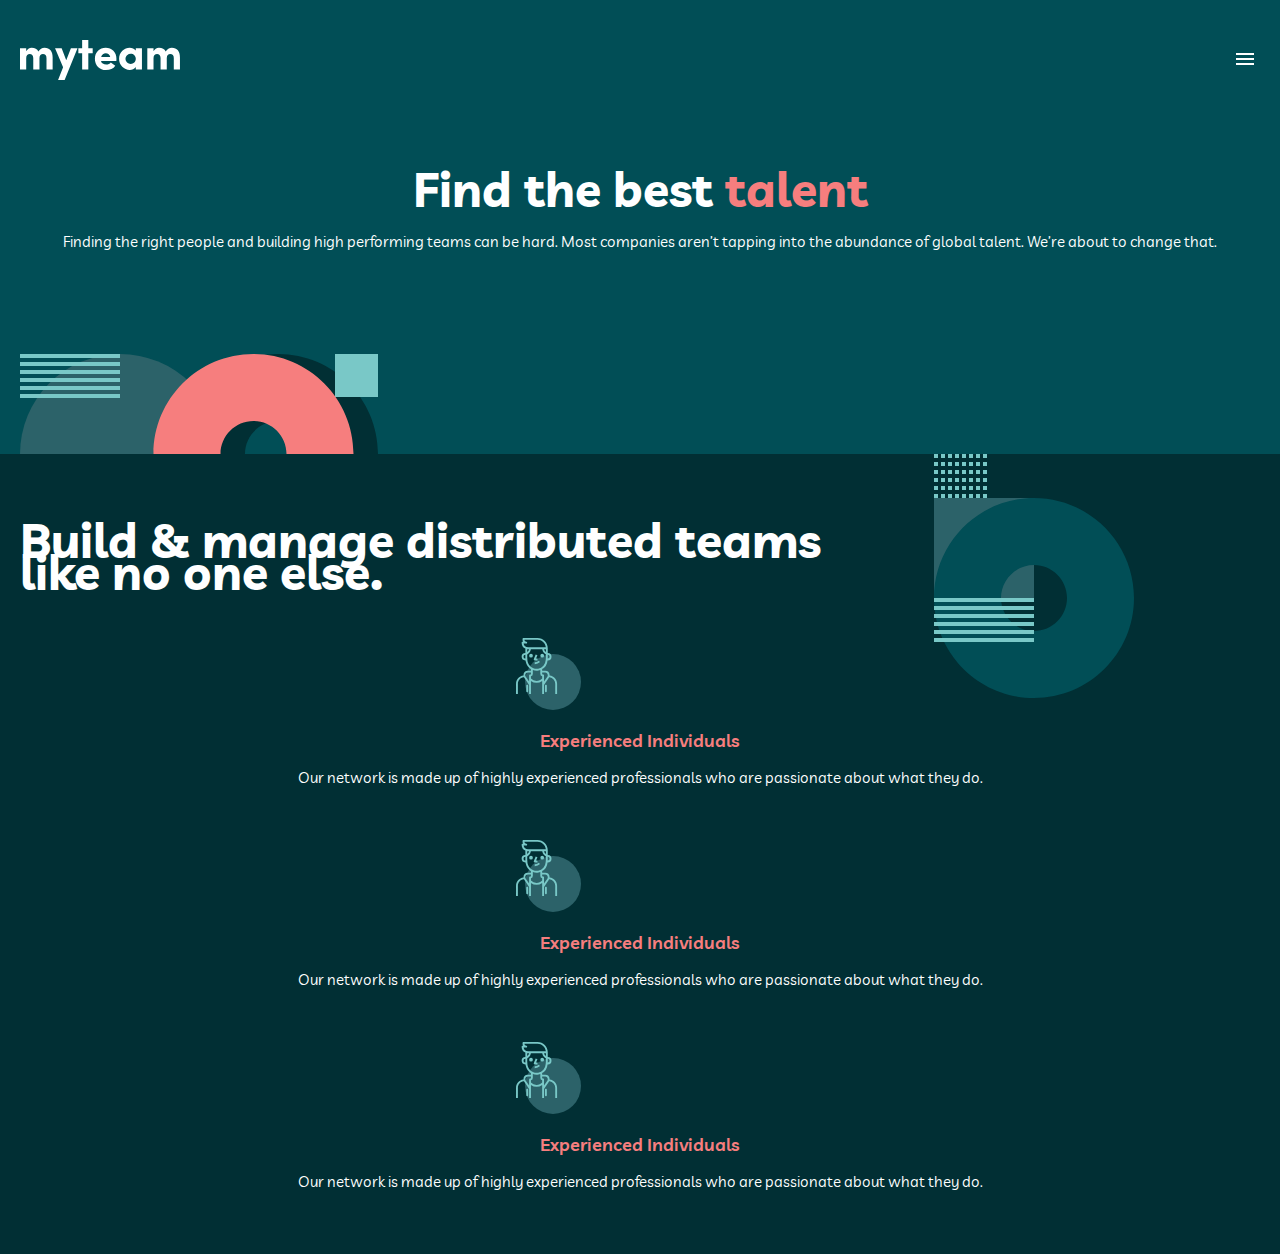
==== assets/index.html @ 04a30c35 "files" ====
<!DOCTYPE html>
<html>
    <head>
        <meta charset="utf-8">
        <meta http-equiv="X-UA-Compatible" content="IE=edge">
        <title>MyTeam</title>
        <meta name="description" content="">
        <meta name="viewport" content="width=device-width, initial-scale=1">
        <!-- Burger Icons -->
        <link href="https://fonts.googleapis.com/icon?family=Material+Icons" rel="stylesheet">
        <link rel="stylesheet" href="/main.css">
    </head>
    <body>
       <!-- Burger Menu -->
       <div class="burger_menu-container">
         <svg xmlns="http://www.w3.org/2000/svg" width="160" height="40"><path fill="#FFF" d="M6.214 29.531V18.237c0-1.488.334-2.582 1.003-3.282.668-.699 1.511-1.049 2.529-1.049 1.017 0 1.846.365 2.485 1.094.625.73.967 1.734 1.025 3.013v11.518h6.213V18.237c0-1.459.32-2.545.96-3.26.64-.714 1.49-1.07 2.55-1.07 1.062 0 1.92.379 2.573 1.138.625.759.938 1.793.938 3.102v11.384h6.148v-12.12c0-3.096-.69-5.484-2.071-7.165-1.381-1.682-3.38-2.523-5.996-2.523-2.616 0-4.687 1.265-6.213 3.795-1.163-2.5-3.394-3.75-6.694-3.75a6.251 6.251 0 00-3.27.915c-.945.64-1.672 1.51-2.18 2.612V8.192H0v21.34h6.214zM44.634 40L57.499 8.192h-6.606L46.248 20.29l-4.6-12.098h-6.606l8.045 19.152L38.072 40h6.563zm23.683-10.469V13.214H72.7V8.192h-4.383V0h-6.17v8.192h-3.793v5.022h3.793v16.317h6.17zm17.448.447c4.418.015 7.594-1.429 9.527-4.33L90.78 22.5c-1.046 1.34-2.565 2.009-4.557 2.009-1.279 0-2.427-.313-3.444-.938-1.018-.625-1.585-1.503-1.7-2.634H96.36c.058-1.28.087-1.934.087-1.964-.015-3.333-1.04-6.041-3.074-8.125-2.035-2.083-4.586-3.125-7.653-3.125-3.067-.015-5.64 1.005-7.718 3.058-2.078 2.054-3.118 4.725-3.118 8.014 0 3.288 1.04 5.982 3.118 8.08 2.108 2.068 4.695 3.103 7.762 3.103zm4.426-13.014h-9.027c.233-1.16.814-2.068 1.745-2.723.9-.655 1.875-.967 2.921-.937a4.987 4.987 0 012.856.982c.858.625 1.36 1.518 1.505 2.678zm19.518 12.969c1.076.03 2.202-.208 3.38-.714 1.177-.506 2.078-1.213 2.703-2.12v2.432h6.148V8.192h-6.148v2.366c-.625-.908-1.52-1.607-2.682-2.098-1.163-.491-2.296-.737-3.401-.737-2.718.015-5.167 1.05-7.347 3.103-2.18 2.053-3.27 4.725-3.27 8.013 0 3.289 1.053 5.96 3.16 8.014 2.108 2.053 4.594 3.08 7.457 3.08zm1.003-6.027c-1.41 0-2.624-.476-3.641-1.428-1.047-.953-1.57-2.158-1.57-3.616 0-1.444.523-2.657 1.57-3.639 1.134-.967 2.376-1.45 3.728-1.45 1.352 0 2.522.476 3.51 1.428.989.952 1.483 2.173 1.483 3.66 0 1.489-.494 2.701-1.483 3.639-.988.938-2.187 1.406-3.597 1.406zm22.81 5.625V18.237c0-1.488.335-2.582 1.003-3.282.669-.699 1.512-1.049 2.53-1.049 1.017 0 1.845.365 2.485 1.094.625.73.966 1.734 1.025 3.013v11.518h6.213V18.237c0-1.459.32-2.545.96-3.26.64-.714 1.49-1.07 2.55-1.07 1.062 0 1.92.379 2.573 1.138.625.759.938 1.793.938 3.102v11.384h6.148v-12.12c0-3.096-.69-5.484-2.071-7.165-1.381-1.682-3.38-2.523-5.996-2.523-2.616 0-4.687 1.265-6.214 3.795-1.162-2.5-3.394-3.75-6.693-3.75a6.251 6.251 0 00-3.27.915c-.945.64-1.672 1.51-2.18 2.612V8.192h-6.214v21.34h6.213z"/></svg>
       <button class="ham">
        <span class="menuIcon material-icons">
          menu
        </span>
        <span class="xIcon material-icons">
          close
        </span>
      </button>
      <ul class="menu">
        <li><a class="menuLink" href="#">home</a></li>
        <li><a class="menuLink" href="#">about</a></li>
        <button>contact us</button>
        <svg class="mobile_svg" xmlns="http://www.w3.org/2000/svg" width="200" height="200"><g fill="none" fill-rule="evenodd"><path fill="#2C6269" d="M100 100H0V0h100z"/><path fill="#F67E7E" d="M100 0c55.228 0 100 44.772 100 100s-44.772 100-100 100S0 155.228 0 100 44.772 0 100 0zm0 67c-18.225 0-33 14.775-33 33s14.775 33 33 33 33-14.775 33-33-14.775-33-33-33z"/><path fill="#79C8C7" d="M100 40v4H0v-4h100zm0-8v4H0v-4h100zm0-8v4H0v-4h100zm0-8v4H0v-4h100zm0-8v4H0V8h100zm0-8v4H0V0h100z"/></g></svg>
      </ul>
       </div>
       
      <!-- Nav -->

      <!--Start  Hero -->
      <header>
        <div class="title_container">
          <h1>
            Find the best <span>talent</span>
          </h1>
        </div>
        <div class="text_container">
          <p>
            Finding the right people and building high performing teams can  
            be hard. Most companies aren’t tapping into the abundance of global
            talent. We’re about to change that. 
          </p>
        </div>
        <svg xmlns="http://www.w3.org/2000/svg" width="358" height="100"><g fill="none" fill-rule="evenodd"><circle cx="100" cy="100" r="100" fill="#2C6269"/><path fill="#012F34" d="M258 0c55.228 0 100 44.772 100 100s-44.772 100-100 100-100-44.772-100-100S202.772 0 258 0zm0 67c-18.225 0-33 14.775-33 33s14.775 33 33 33 33-14.775 33-33-14.775-33-33-33z"/><path fill="#79C8C7" d="M358 43h-43V0h43z"/><path fill="#F67E7E" d="M233.514 0c55.228 0 100 44.772 100 100s-44.772 100-100 100c-55.229 0-100-44.772-100-100s44.771-100 100-100zm0 67c-18.226 0-33 14.775-33 33s14.774 33 33 33c18.225 0 33-14.775 33-33s-14.775-33-33-33z"/><path fill="#79C8C7" d="M100 40v4H0v-4h100zm0-8v4H0v-4h100zm0-8v4H0v-4h100zm0-8v4H0v-4h100zm0-8v4H0V8h100zm0-8v4H0V0h100z"/></g></svg>
      </header>
      <!--End  Hero -->
      <!-- Start Icon Section -->
      <section>
        <div class="section_text-container">
          <svg class="special_svg" xmlns="http://www.w3.org/2000/svg" width="200" height="244"><g fill="none" fill-rule="evenodd"><path fill="#2C6269" d="M100 144H0V44h100z"/><path fill="#014E56" d="M100 44c55.228 0 100 44.772 100 100s-44.772 100-100 100S0 199.228 0 144 44.772 44 100 44zm0 67c-18.225 0-33 14.775-33 33s14.775 33 33 33 33-14.775 33-33-14.775-33-33-33z"/><path fill="#79C8C7" d="M100 184v4H0v-4h100zm0-8v4H0v-4h100zm0-8v4H0v-4h100zm0-8v4H0v-4h100zm0-8v4H0v-4h100zm0-8v4H0v-4h100zM4 40v4H0v-4h4zm7 0v4H7v-4h4zm7 0v4h-4v-4h4zm7 0v4h-4v-4h4zm7 0v4h-4v-4h4zm7 0v4h-4v-4h4zm7 0v4h-4v-4h4zm7 0v4h-4v-4h4zM4 32v4H0v-4h4zm7 0v4H7v-4h4zm7 0v4h-4v-4h4zm7 0v4h-4v-4h4zm7 0v4h-4v-4h4zm7 0v4h-4v-4h4zm7 0v4h-4v-4h4zm7 0v4h-4v-4h4zM4 24v4H0v-4h4zm7 0v4H7v-4h4zm7 0v4h-4v-4h4zm7 0v4h-4v-4h4zm7 0v4h-4v-4h4zm7 0v4h-4v-4h4zm7 0v4h-4v-4h4zm7 0v4h-4v-4h4zm-35-8v4h-4v-4h4zm14 0v4h-4v-4h4zm-7 0v4h-4v-4h4zm21 0v4h-4v-4h4zm-7 0v4h-4v-4h4zM4 16v4H0v-4h4zm7 0v4H7v-4h4zm42 0v4h-4v-4h4zM4 8v4H0V8h4zm7 0v4H7V8h4zm7 0v4h-4V8h4zm7 0v4h-4V8h4zm7 0v4h-4V8h4zm7 0v4h-4V8h4zm7 0v4h-4V8h4zm7 0v4h-4V8h4zM4 0v4H0V0h4zm7 0v4H7V0h4zm7 0v4h-4V0h4zm7 0v4h-4V0h4zm7 0v4h-4V0h4zm7 0v4h-4V0h4zm7 0v4h-4V0h4zm7 0v4h-4V0h4z"/></g></svg>
          <h1>
            Build & manage distributed teams like no one else.
          </h1>
        </div>
        <div class="section_icons-container">
        <!-- 1 -->
          <div class="icon_cell">
            <div class="icon_super_cell">
              <svg xmlns="http://www.w3.org/2000/svg" width="65" height="72"><g fill="none" fill-rule="evenodd" transform="translate(-7)"><circle cx="44" cy="44" r="28" fill="#2C6269"/><path fill="#79C8C7" fill-rule="nonzero" d="M28.496 0c5.66 0 10.267 4.606 10.267 10.267v4.666a3.737 3.737 0 013.733 3.734 3.737 3.737 0 01-3.733 3.733h-.213a11.184 11.184 0 01-5.387 8.7v1.566h2.949a4.523 4.523 0 014.512 4.306l.005.212c0 .07 0 .14-.003.21l.122.007c4.216.561 7.348 4.142 7.348 8.332V56h-1.867V45.733a6.553 6.553 0 00-5.668-6.475l-.405-.025a4.573 4.573 0 01-.28.484l-4.847 7.233V56h-1.867l.001-13.044a9.388 9.388 0 01-5.6 1.844 9.39 9.39 0 01-5.6-1.843V56h-1.867v-9.05l-4.845-7.23a4.573 4.573 0 01-.282-.487l-.467.03c-3.17.426-5.606 3.21-5.606 6.47V56H7.029V45.733c0-4.19 3.132-7.77 7.288-8.326l.182-.013-.004-.22a4.52 4.52 0 014.305-4.502l.212-.005 2.95-.001v-1.534a10.995 10.995 0 01-5.187-7.266l-.055-.289a10.974 10.974 0 01-.13-.987l-.015-.19h-.212a3.738 3.738 0 01-3.729-3.535l-.005-.198a3.737 3.737 0 013.734-3.734l-.001-4.364A6.543 6.543 0 0112.633 4.9l-.004-.234c0-.516.418-.934.934-.934h.5a3.706 3.706 0 01-.5-1.866V.933c0-.515.418-.933.933-.933zM18.229 46.667c.515 0 .934.417.934.933v5.6a.933.933 0 11-1.867 0v-5.6c0-.516.418-.933.933-.933zm18.667 0c.516 0 .933.417.933.933v5.6a.932.932 0 11-1.867 0v-5.6c0-.516.418-.933.934-.933zm-.784-12.134h-2.95v1.139a.935.935 0 00.666.908l.11.025h.158c.516 0 .933.418.933.934v6.057l3.294-4.915c.256-.385.405-.827.434-1.289l.006-.199c0-1.47-1.19-2.66-2.651-2.66zm-14.15 0h-2.949a2.653 2.653 0 00-2.65 2.65 2.638 2.638 0 00.441 1.5l3.291 4.912v-6.056c0-.48.361-.873.825-.927l.11-.007h.158a.933.933 0 00.774-.926v-1.146zM31.296 32c-.572.213-1.168.38-1.783.5a10.97 10.97 0 01-5.684-.486v3.658a2.797 2.797 0 01-1.867 2.654v2.123a7.53 7.53 0 005.6 2.484c2.147 0 4.17-.901 5.6-2.485v-2.123a2.798 2.798 0 01-1.866-2.661zm1.933-20.8H21.895c-.413 2.84-2.638 4.552-3.666 5.203V19.6l.221 2.84c.023.267.06.54.107.81.883 4.971 5.646 8.297 10.616 7.415a9.328 9.328 0 007.529-8.593l.197-2.545v-3.122c-1.027-.65-3.255-2.363-3.67-5.205zm-3.526 11.473l1.32 1.32a7.27 7.27 0 01-5.168 2.14h-.16v-1.866h.16a5.414 5.414 0 003.848-1.594zm-3.008-6.22l1.734.694-1.355 3.386h1.422V22.4h-2.8a.935.935 0 01-.867-1.28l1.866-4.666zm12.068.347v2.8l-.072.933h.072c.98 0 1.786-.759 1.86-1.72l.006-.146c0-1.03-.837-1.867-1.866-1.867zm-22.399 0a1.869 1.869 0 00-1.868 1.867c0 1.03.837 1.866 1.867 1.866h.068l-.066-.861V16.8zm5.598-.933a1.867 1.867 0 110 3.733 1.867 1.867 0 010-3.733zm11.2 0a1.867 1.867 0 110 3.733 1.867 1.867 0 010-3.733zm3.733-4.668l-1.766.002c.272 1.256 1.054 2.215 1.768 2.86l-.002-2.862zm-18.666-.066v2.926c.714-.644 1.495-1.603 1.767-2.858l-.833-.001c-.317 0-.629-.023-.934-.067zm10.267-9.266H15.429c0 1.03.837 1.866 1.867 1.866a.934.934 0 010 1.867H14.59a4.675 4.675 0 004.573 3.733h17.68c-.465-4.194-4.03-7.466-8.347-7.466z"/><path d="M0 0h56v56H0z"/></g></svg>
            </div>
            <p class="title_coral">
              Experienced Individuals
            </p>
            <p>
              Our network is made up of highly experienced professionals who are  
              passionate about what they do. 
            </p>
          </div>
          <!-- 2 -->
          <div class="icon_cell">
            <div class="icon_super_cell">
              <svg xmlns="http://www.w3.org/2000/svg" width="65" height="72"><g fill="none" fill-rule="evenodd" transform="translate(-7)"><circle cx="44" cy="44" r="28" fill="#2C6269"/><path fill="#79C8C7" fill-rule="nonzero" d="M28.496 0c5.66 0 10.267 4.606 10.267 10.267v4.666a3.737 3.737 0 013.733 3.734 3.737 3.737 0 01-3.733 3.733h-.213a11.184 11.184 0 01-5.387 8.7v1.566h2.949a4.523 4.523 0 014.512 4.306l.005.212c0 .07 0 .14-.003.21l.122.007c4.216.561 7.348 4.142 7.348 8.332V56h-1.867V45.733a6.553 6.553 0 00-5.668-6.475l-.405-.025a4.573 4.573 0 01-.28.484l-4.847 7.233V56h-1.867l.001-13.044a9.388 9.388 0 01-5.6 1.844 9.39 9.39 0 01-5.6-1.843V56h-1.867v-9.05l-4.845-7.23a4.573 4.573 0 01-.282-.487l-.467.03c-3.17.426-5.606 3.21-5.606 6.47V56H7.029V45.733c0-4.19 3.132-7.77 7.288-8.326l.182-.013-.004-.22a4.52 4.52 0 014.305-4.502l.212-.005 2.95-.001v-1.534a10.995 10.995 0 01-5.187-7.266l-.055-.289a10.974 10.974 0 01-.13-.987l-.015-.19h-.212a3.738 3.738 0 01-3.729-3.535l-.005-.198a3.737 3.737 0 013.734-3.734l-.001-4.364A6.543 6.543 0 0112.633 4.9l-.004-.234c0-.516.418-.934.934-.934h.5a3.706 3.706 0 01-.5-1.866V.933c0-.515.418-.933.933-.933zM18.229 46.667c.515 0 .934.417.934.933v5.6a.933.933 0 11-1.867 0v-5.6c0-.516.418-.933.933-.933zm18.667 0c.516 0 .933.417.933.933v5.6a.932.932 0 11-1.867 0v-5.6c0-.516.418-.933.934-.933zm-.784-12.134h-2.95v1.139a.935.935 0 00.666.908l.11.025h.158c.516 0 .933.418.933.934v6.057l3.294-4.915c.256-.385.405-.827.434-1.289l.006-.199c0-1.47-1.19-2.66-2.651-2.66zm-14.15 0h-2.949a2.653 2.653 0 00-2.65 2.65 2.638 2.638 0 00.441 1.5l3.291 4.912v-6.056c0-.48.361-.873.825-.927l.11-.007h.158a.933.933 0 00.774-.926v-1.146zM31.296 32c-.572.213-1.168.38-1.783.5a10.97 10.97 0 01-5.684-.486v3.658a2.797 2.797 0 01-1.867 2.654v2.123a7.53 7.53 0 005.6 2.484c2.147 0 4.17-.901 5.6-2.485v-2.123a2.798 2.798 0 01-1.866-2.661zm1.933-20.8H21.895c-.413 2.84-2.638 4.552-3.666 5.203V19.6l.221 2.84c.023.267.06.54.107.81.883 4.971 5.646 8.297 10.616 7.415a9.328 9.328 0 007.529-8.593l.197-2.545v-3.122c-1.027-.65-3.255-2.363-3.67-5.205zm-3.526 11.473l1.32 1.32a7.27 7.27 0 01-5.168 2.14h-.16v-1.866h.16a5.414 5.414 0 003.848-1.594zm-3.008-6.22l1.734.694-1.355 3.386h1.422V22.4h-2.8a.935.935 0 01-.867-1.28l1.866-4.666zm12.068.347v2.8l-.072.933h.072c.98 0 1.786-.759 1.86-1.72l.006-.146c0-1.03-.837-1.867-1.866-1.867zm-22.399 0a1.869 1.869 0 00-1.868 1.867c0 1.03.837 1.866 1.867 1.866h.068l-.066-.861V16.8zm5.598-.933a1.867 1.867 0 110 3.733 1.867 1.867 0 010-3.733zm11.2 0a1.867 1.867 0 110 3.733 1.867 1.867 0 010-3.733zm3.733-4.668l-1.766.002c.272 1.256 1.054 2.215 1.768 2.86l-.002-2.862zm-18.666-.066v2.926c.714-.644 1.495-1.603 1.767-2.858l-.833-.001c-.317 0-.629-.023-.934-.067zm10.267-9.266H15.429c0 1.03.837 1.866 1.867 1.866a.934.934 0 010 1.867H14.59a4.675 4.675 0 004.573 3.733h17.68c-.465-4.194-4.03-7.466-8.347-7.466z"/><path d="M0 0h56v56H0z"/></g></svg>
            </div>
            <p class="title_coral">
              Experienced Individuals
            </p>
            <p>
              Our network is made up of highly experienced professionals who are  
              passionate about what they do. 
            </p>
          </div>
          <!-- 3 -->
          <div class="icon_cell">
            <div class="icon_super_cell">
              <svg xmlns="http://www.w3.org/2000/svg" width="65" height="72"><g fill="none" fill-rule="evenodd" transform="translate(-7)"><circle cx="44" cy="44" r="28" fill="#2C6269"/><path fill="#79C8C7" fill-rule="nonzero" d="M28.496 0c5.66 0 10.267 4.606 10.267 10.267v4.666a3.737 3.737 0 013.733 3.734 3.737 3.737 0 01-3.733 3.733h-.213a11.184 11.184 0 01-5.387 8.7v1.566h2.949a4.523 4.523 0 014.512 4.306l.005.212c0 .07 0 .14-.003.21l.122.007c4.216.561 7.348 4.142 7.348 8.332V56h-1.867V45.733a6.553 6.553 0 00-5.668-6.475l-.405-.025a4.573 4.573 0 01-.28.484l-4.847 7.233V56h-1.867l.001-13.044a9.388 9.388 0 01-5.6 1.844 9.39 9.39 0 01-5.6-1.843V56h-1.867v-9.05l-4.845-7.23a4.573 4.573 0 01-.282-.487l-.467.03c-3.17.426-5.606 3.21-5.606 6.47V56H7.029V45.733c0-4.19 3.132-7.77 7.288-8.326l.182-.013-.004-.22a4.52 4.52 0 014.305-4.502l.212-.005 2.95-.001v-1.534a10.995 10.995 0 01-5.187-7.266l-.055-.289a10.974 10.974 0 01-.13-.987l-.015-.19h-.212a3.738 3.738 0 01-3.729-3.535l-.005-.198a3.737 3.737 0 013.734-3.734l-.001-4.364A6.543 6.543 0 0112.633 4.9l-.004-.234c0-.516.418-.934.934-.934h.5a3.706 3.706 0 01-.5-1.866V.933c0-.515.418-.933.933-.933zM18.229 46.667c.515 0 .934.417.934.933v5.6a.933.933 0 11-1.867 0v-5.6c0-.516.418-.933.933-.933zm18.667 0c.516 0 .933.417.933.933v5.6a.932.932 0 11-1.867 0v-5.6c0-.516.418-.933.934-.933zm-.784-12.134h-2.95v1.139a.935.935 0 00.666.908l.11.025h.158c.516 0 .933.418.933.934v6.057l3.294-4.915c.256-.385.405-.827.434-1.289l.006-.199c0-1.47-1.19-2.66-2.651-2.66zm-14.15 0h-2.949a2.653 2.653 0 00-2.65 2.65 2.638 2.638 0 00.441 1.5l3.291 4.912v-6.056c0-.48.361-.873.825-.927l.11-.007h.158a.933.933 0 00.774-.926v-1.146zM31.296 32c-.572.213-1.168.38-1.783.5a10.97 10.97 0 01-5.684-.486v3.658a2.797 2.797 0 01-1.867 2.654v2.123a7.53 7.53 0 005.6 2.484c2.147 0 4.17-.901 5.6-2.485v-2.123a2.798 2.798 0 01-1.866-2.661zm1.933-20.8H21.895c-.413 2.84-2.638 4.552-3.666 5.203V19.6l.221 2.84c.023.267.06.54.107.81.883 4.971 5.646 8.297 10.616 7.415a9.328 9.328 0 007.529-8.593l.197-2.545v-3.122c-1.027-.65-3.255-2.363-3.67-5.205zm-3.526 11.473l1.32 1.32a7.27 7.27 0 01-5.168 2.14h-.16v-1.866h.16a5.414 5.414 0 003.848-1.594zm-3.008-6.22l1.734.694-1.355 3.386h1.422V22.4h-2.8a.935.935 0 01-.867-1.28l1.866-4.666zm12.068.347v2.8l-.072.933h.072c.98 0 1.786-.759 1.86-1.72l.006-.146c0-1.03-.837-1.867-1.866-1.867zm-22.399 0a1.869 1.869 0 00-1.868 1.867c0 1.03.837 1.866 1.867 1.866h.068l-.066-.861V16.8zm5.598-.933a1.867 1.867 0 110 3.733 1.867 1.867 0 010-3.733zm11.2 0a1.867 1.867 0 110 3.733 1.867 1.867 0 010-3.733zm3.733-4.668l-1.766.002c.272 1.256 1.054 2.215 1.768 2.86l-.002-2.862zm-18.666-.066v2.926c.714-.644 1.495-1.603 1.767-2.858l-.833-.001c-.317 0-.629-.023-.934-.067zm10.267-9.266H15.429c0 1.03.837 1.866 1.867 1.866a.934.934 0 010 1.867H14.59a4.675 4.675 0 004.573 3.733h17.68c-.465-4.194-4.03-7.466-8.347-7.466z"/><path d="M0 0h56v56H0z"/></g></svg>
            </div>
            <p class="title_coral">
              Experienced Individuals
            </p>
            <p>
              Our network is made up of highly experienced professionals who are  
              passionate about what they do. 
            </p>
          </div>
        </div>
      </section>

      <!-- End Icon Section -->
    <script src="../scripts/index.js"></script>
    </body>
</html>
---- main.css ----
@import url("https://fonts.googleapis.com/css2?family=Livvic:wght@300;400;500;600;700;900&display=swap");
@import url("https://fonts.googleapis.com/css2?family=Livvic:wght@300;400;500;600;700;900&display=swap");
@import url("https://fonts.googleapis.com/css2?family=Livvic:wght@300;400;500;600;700;900&display=swap");
@import url("https://fonts.googleapis.com/css2?family=Livvic:wght@300;400;500;600;700;900&display=swap");
* {
  -webkit-box-sizing: border-box;
          box-sizing: border-box;
  padding: 0;
  margin: 0;
  width: 100%;
}

* {
  -webkit-box-sizing: border-box;
          box-sizing: border-box;
  padding: 0;
  margin: 0;
  width: 100%;
}

* {
  -webkit-box-sizing: border-box;
          box-sizing: border-box;
  padding: 0;
  margin: 0;
  width: 100%;
}

.burger_menu-container {
  background-color: #014E56;
  padding: 40px 20px;
}

.ham {
  position: fixed;
  z-index: 100;
  top: 40px;
  right: 15px;
  width: 40px;
  height: 40px;
  border: transparent;
  background: transparent;
  cursor: pointer;
  color: #FFFFFF;
}

.xIcon {
  display: none;
  top: 30px;
  position: absolute;
  right: 30px;
  color: #FFFFFF;
}

.menu {
  position: fixed;
  z-index: 99;
  top: 0;
  right: 0;
  width: 100%;
  height: 100vh;
  background-color: #2c6269;
  color: white;
  -webkit-transform: translateX(100%);
          transform: translateX(100%);
  -webkit-transition: -webkit-transform 0.2s;
  transition: -webkit-transform 0.2s;
  transition: transform 0.2s;
  transition: transform 0.2s, -webkit-transform 0.2s;
  list-style: none;
  padding: 100px 0 0 20px;
}

.menu svg {
  position: absolute;
  bottom: 300px;
}

.menu li, .menu button {
  margin: 30px 0 0 20px;
  color: #FFFFFF;
  font-family: "Livvic", sans-serif;
  font-size: 18px;
  line-height: 28px;
  font-weight: 600;
}

.menu a {
  text-decoration: none;
  color: #FFFFFF;
  display: inline-block;
  position: relative;
}

.menu a:hover::after {
  width: 100%;
  right: 0;
}

.menu a::after {
  bottom: 0;
  content: "";
  display: block;
  height: 2px;
  right: 0;
  position: absolute;
  background: #FFFFFF;
  -webkit-transition: width 1s ease 0s, right 0.5s ease 0s;
  transition: width 1s ease 0s, right 0.5s ease 0s;
  width: 0;
}

.menu button {
  padding: 6px;
  width: 150px;
  border-radius: 50px;
  border: 2px solid #FFFFFF;
  background-color: #2c6269;
}

.menu button:hover {
  background-color: #FFFFFF;
  color: #000000;
}

.showMenu {
  -webkit-transform: translateX(20%);
          transform: translateX(20%);
}

header {
  display: -webkit-box;
  display: -ms-flexbox;
  display: flex;
  -webkit-box-orient: vertical;
  -webkit-box-direction: normal;
      -ms-flex-direction: column;
          flex-direction: column;
  -webkit-box-pack: center;
      -ms-flex-pack: center;
          justify-content: center;
  -webkit-box-align: center;
      -ms-flex-align: center;
          align-items: center;
  background-color: #014E56;
  color: #FFFFFF;
  padding: 40px 20px 0 20px;
}

header .title_container {
  margin: 0 0 15px 0;
  font-family: "Livvic", sans-serif;
  font-size: 24px;
  line-height: 50px;
  font-weight: 400;
  text-align: center;
  padding: 0 30px;
}

header .title_container span {
  color: #F67E7E;
}

header .text_container {
  margin: 0 0 100px 0;
  text-align: center;
  font-family: "Livvic", sans-serif;
  font-size: 15px;
  line-height: 25px;
  font-weight: 400;
}

section {
  position: relative;
  padding: 70px 20px 0 20px;
  text-align: center;
  background-color: #012f34;
}

section .special_svg {
  position: absolute;
  width: 27%;
  top: 0;
  right: 0;
}

section .section_text-container {
  font-family: "Livvic", sans-serif;
  font-size: 24px;
  line-height: 50px;
  font-weight: 400;
  color: #FFFFFF;
  line-height: 2rem;
  text-align: left;
  width: 70%;
}

.section_icons-container {
  padding: 50px 0 10px 0;
  text-align: center;
}

.section_icons-container .icon_cell {
  display: -webkit-box;
  display: -ms-flexbox;
  display: flex;
  -webkit-box-orient: vertical;
  -webkit-box-direction: normal;
      -ms-flex-direction: column;
          flex-direction: column;
  -webkit-box-pack: center;
      -ms-flex-pack: center;
          justify-content: center;
  -webkit-box-align: center;
      -ms-flex-align: center;
          align-items: center;
  margin: 0 0 50px 0;
  font-family: "Livvic", sans-serif;
  font-size: 15px;
  line-height: 25px;
  font-weight: 400;
  color: #FFFFFF;
}

.section_icons-container .title_coral {
  font-family: "Livvic", sans-serif;
  font-size: 18px;
  line-height: 28px;
  font-weight: 600;
  color: #F67E7E;
  margin: 10px 0;
}

.section_icons-container .icon_super_cell {
  margin: auto;
  width: 24%;
}

* {
  -webkit-box-sizing: border-box;
          box-sizing: border-box;
  padding: 0;
  margin: 0;
  width: 100%;
}

@media screen and (min-width: 375px) {
  section .section_icons-container .icon_cell .icon_super_cell {
    width: 20%;
  }
}
/*# sourceMappingURL=main.css.map */
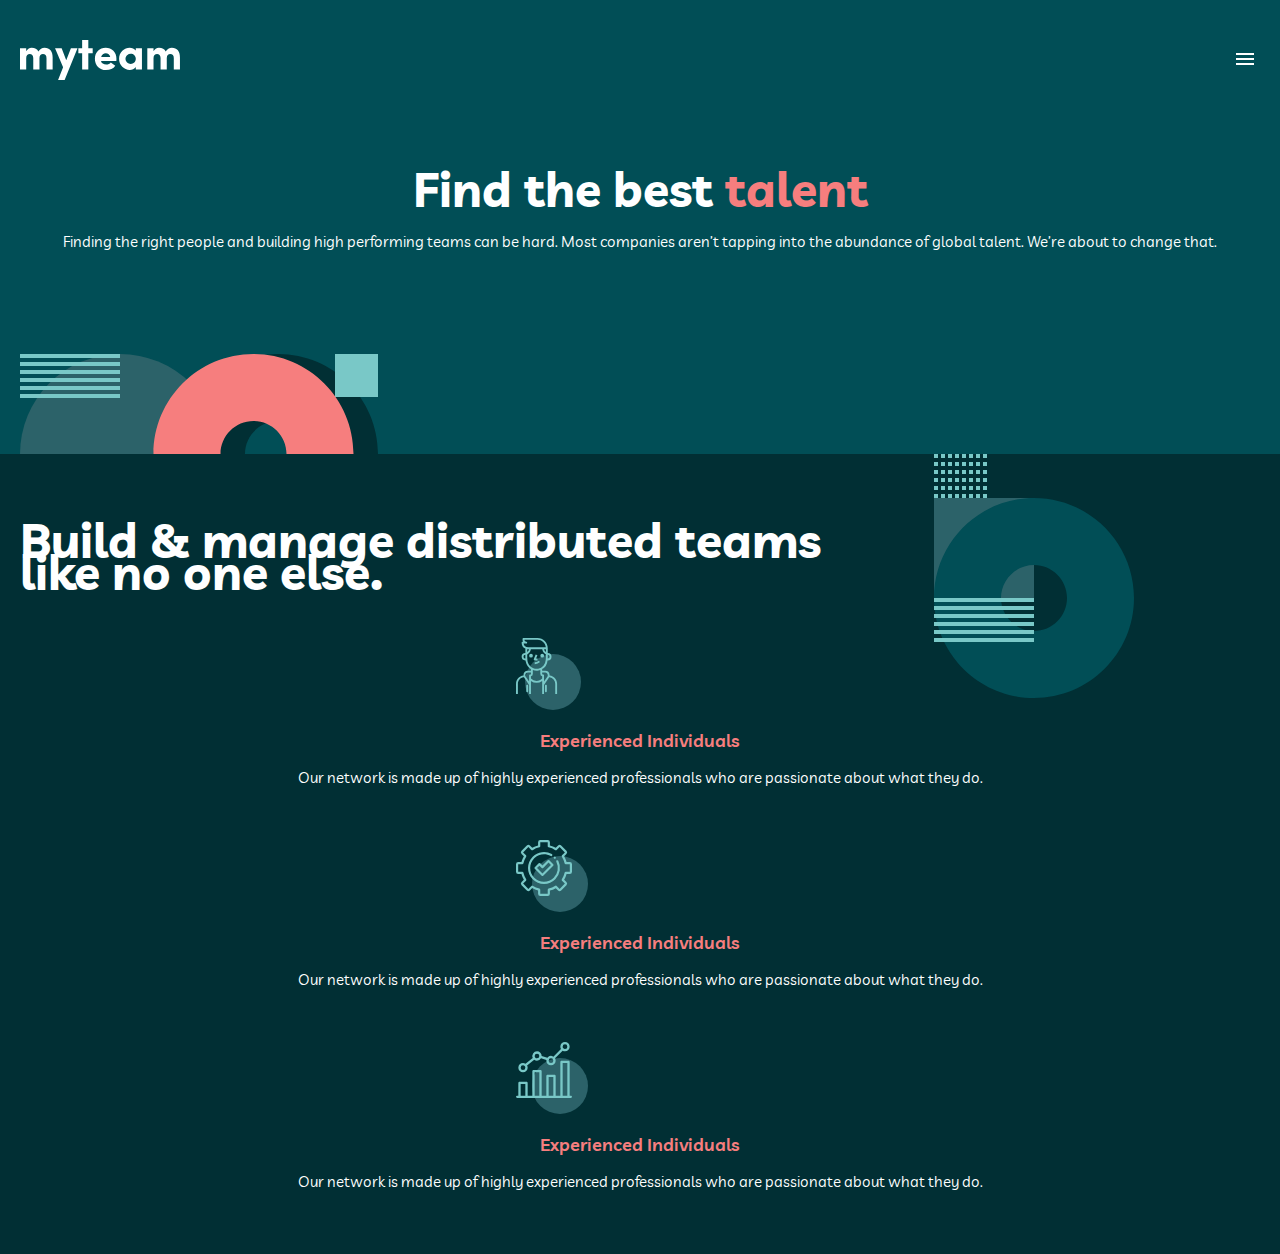
==== commit 07358ddb: "files" ====
--- a/assets/index.html
+++ b/assets/index.html
@@ -74,7 +74,7 @@
           <!-- 2 -->
           <div class="icon_cell">
             <div class="icon_super_cell">
-              <svg xmlns="http://www.w3.org/2000/svg" width="65" height="72"><g fill="none" fill-rule="evenodd" transform="translate(-7)"><circle cx="44" cy="44" r="28" fill="#2C6269"/><path fill="#79C8C7" fill-rule="nonzero" d="M28.496 0c5.66 0 10.267 4.606 10.267 10.267v4.666a3.737 3.737 0 013.733 3.734 3.737 3.737 0 01-3.733 3.733h-.213a11.184 11.184 0 01-5.387 8.7v1.566h2.949a4.523 4.523 0 014.512 4.306l.005.212c0 .07 0 .14-.003.21l.122.007c4.216.561 7.348 4.142 7.348 8.332V56h-1.867V45.733a6.553 6.553 0 00-5.668-6.475l-.405-.025a4.573 4.573 0 01-.28.484l-4.847 7.233V56h-1.867l.001-13.044a9.388 9.388 0 01-5.6 1.844 9.39 9.39 0 01-5.6-1.843V56h-1.867v-9.05l-4.845-7.23a4.573 4.573 0 01-.282-.487l-.467.03c-3.17.426-5.606 3.21-5.606 6.47V56H7.029V45.733c0-4.19 3.132-7.77 7.288-8.326l.182-.013-.004-.22a4.52 4.52 0 014.305-4.502l.212-.005 2.95-.001v-1.534a10.995 10.995 0 01-5.187-7.266l-.055-.289a10.974 10.974 0 01-.13-.987l-.015-.19h-.212a3.738 3.738 0 01-3.729-3.535l-.005-.198a3.737 3.737 0 013.734-3.734l-.001-4.364A6.543 6.543 0 0112.633 4.9l-.004-.234c0-.516.418-.934.934-.934h.5a3.706 3.706 0 01-.5-1.866V.933c0-.515.418-.933.933-.933zM18.229 46.667c.515 0 .934.417.934.933v5.6a.933.933 0 11-1.867 0v-5.6c0-.516.418-.933.933-.933zm18.667 0c.516 0 .933.417.933.933v5.6a.932.932 0 11-1.867 0v-5.6c0-.516.418-.933.934-.933zm-.784-12.134h-2.95v1.139a.935.935 0 00.666.908l.11.025h.158c.516 0 .933.418.933.934v6.057l3.294-4.915c.256-.385.405-.827.434-1.289l.006-.199c0-1.47-1.19-2.66-2.651-2.66zm-14.15 0h-2.949a2.653 2.653 0 00-2.65 2.65 2.638 2.638 0 00.441 1.5l3.291 4.912v-6.056c0-.48.361-.873.825-.927l.11-.007h.158a.933.933 0 00.774-.926v-1.146zM31.296 32c-.572.213-1.168.38-1.783.5a10.97 10.97 0 01-5.684-.486v3.658a2.797 2.797 0 01-1.867 2.654v2.123a7.53 7.53 0 005.6 2.484c2.147 0 4.17-.901 5.6-2.485v-2.123a2.798 2.798 0 01-1.866-2.661zm1.933-20.8H21.895c-.413 2.84-2.638 4.552-3.666 5.203V19.6l.221 2.84c.023.267.06.54.107.81.883 4.971 5.646 8.297 10.616 7.415a9.328 9.328 0 007.529-8.593l.197-2.545v-3.122c-1.027-.65-3.255-2.363-3.67-5.205zm-3.526 11.473l1.32 1.32a7.27 7.27 0 01-5.168 2.14h-.16v-1.866h.16a5.414 5.414 0 003.848-1.594zm-3.008-6.22l1.734.694-1.355 3.386h1.422V22.4h-2.8a.935.935 0 01-.867-1.28l1.866-4.666zm12.068.347v2.8l-.072.933h.072c.98 0 1.786-.759 1.86-1.72l.006-.146c0-1.03-.837-1.867-1.866-1.867zm-22.399 0a1.869 1.869 0 00-1.868 1.867c0 1.03.837 1.866 1.867 1.866h.068l-.066-.861V16.8zm5.598-.933a1.867 1.867 0 110 3.733 1.867 1.867 0 010-3.733zm11.2 0a1.867 1.867 0 110 3.733 1.867 1.867 0 010-3.733zm3.733-4.668l-1.766.002c.272 1.256 1.054 2.215 1.768 2.86l-.002-2.862zm-18.666-.066v2.926c.714-.644 1.495-1.603 1.767-2.858l-.833-.001c-.317 0-.629-.023-.934-.067zm10.267-9.266H15.429c0 1.03.837 1.866 1.867 1.866a.934.934 0 010 1.867H14.59a4.675 4.675 0 004.573 3.733h17.68c-.465-4.194-4.03-7.466-8.347-7.466z"/><path d="M0 0h56v56H0z"/></g></svg>
+              <svg xmlns="http://www.w3.org/2000/svg" width="72" height="72"><g fill="none" fill-rule="evenodd"><circle cx="44" cy="44" r="28" fill="#2C6269"/><path fill="#79C8C7" fill-rule="nonzero" d="M31.719 0a2.19 2.19 0 012.187 2.188v3.23a23.117 23.117 0 015.886 2.436l2.284-2.283a2.19 2.19 0 013.093 0l5.26 5.26a2.19 2.19 0 010 3.093l-2.283 2.284a23.117 23.117 0 012.436 5.886h3.23A2.19 2.19 0 0156 24.28v7.438a2.19 2.19 0 01-2.188 2.187h-3.237a23.122 23.122 0 01-2.44 5.877l2.293 2.293a2.19 2.19 0 010 3.093l-5.259 5.26a2.19 2.19 0 01-3.093 0l-2.301-2.301a23.12 23.12 0 01-5.869 2.426v3.258A2.19 2.19 0 0131.72 56H24.28a2.19 2.19 0 01-2.187-2.188v-3.265a23.107 23.107 0 01-5.859-2.43l-2.31 2.312a2.19 2.19 0 01-3.094 0l-5.26-5.26a2.19 2.19 0 010-3.093l2.311-2.311a23.107 23.107 0 01-2.43-5.859H2.189A2.19 2.19 0 010 31.72V24.28a2.19 2.19 0 012.188-2.187h3.258a23.106 23.106 0 012.426-5.869l-2.3-2.301a2.19 2.19 0 010-3.093l5.259-5.26a2.19 2.19 0 013.093 0l2.293 2.294a23.106 23.106 0 015.877-2.44V2.188A2.19 2.19 0 0124.28 0h7.438zm0 2.188H24.28v4.098c0 .513-.356.957-.857 1.068a20.954 20.954 0 00-6.78 2.815c-.433.277-1 .216-1.363-.148l-2.904-2.903-5.259 5.26 2.91 2.91c.363.362.425.928.149 1.36a20.959 20.959 0 00-2.801 6.774c-.11.502-.555.86-1.068.86h-4.12v7.437h4.126c.513 0 .957.357 1.068.857a20.948 20.948 0 002.805 6.764c.276.433.215 1-.148 1.362l-2.92 2.92 5.258 5.26 2.92-2.92a1.094 1.094 0 011.363-.15 20.943 20.943 0 006.764 2.806c.5.111.857.555.857 1.068v4.127h7.438v-4.12c0-.514.357-.959.859-1.069 2.41-.53 4.69-1.473 6.774-2.801a1.094 1.094 0 011.361.15l2.91 2.909 5.259-5.26-2.903-2.902a1.094 1.094 0 01-.148-1.363 20.957 20.957 0 002.815-6.78c.11-.502.555-.858 1.068-.858h4.099V24.28H49.72c-.514 0-.958-.357-1.068-.859a20.944 20.944 0 00-2.811-6.79 1.094 1.094 0 01.148-1.362l2.893-2.893-5.26-5.259-2.892 2.893c-.363.363-.929.424-1.362.148a20.954 20.954 0 00-6.79-2.81 1.093 1.093 0 01-.86-1.069V2.187zm4.087 11.877a1.094 1.094 0 11-1.07 1.908c-5.356-3.004-12.133-2.065-16.48 2.282-5.374 5.373-5.374 14.117 0 19.49A13.742 13.742 0 0028 41.775c3.53 0 7.058-1.343 9.745-4.03a13.765 13.765 0 002.588-15.903 1.094 1.094 0 111.957-.978 15.95 15.95 0 01-2.998 18.428A15.92 15.92 0 0128 43.962a15.92 15.92 0 01-11.292-4.67c-6.226-6.227-6.226-16.357 0-22.584a15.822 15.822 0 019.209-4.54 16.079 16.079 0 019.889 1.897zm-2.495 6.198l3.923 3.923c.427.427.427 1.12 0 1.547L27.23 35.737a1.095 1.095 0 01-1.547 0l-6.917-6.917a1.093 1.093 0 010-1.547l3.923-3.923a1.093 1.093 0 011.547 0l2.22 2.22 5.308-5.307a1.093 1.093 0 011.547 0zm-.774 2.32l-5.307 5.308a1.095 1.095 0 01-1.547 0l-2.22-2.22-2.377 2.376 5.37 5.37 8.458-8.457-2.377-2.377zm6.22-5.957c.288 0 .57.117.774.32.203.204.32.486.32.774a1.1 1.1 0 01-.32.773 1.1 1.1 0 01-.774.32 1.1 1.1 0 01-.774-.32 1.099 1.099 0 010-1.546c.203-.204.485-.32.774-.32z"/></g></svg>
             </div>
             <p class="title_coral">
               Experienced Individuals
@@ -87,7 +87,7 @@
           <!-- 3 -->
           <div class="icon_cell">
             <div class="icon_super_cell">
-              <svg xmlns="http://www.w3.org/2000/svg" width="65" height="72"><g fill="none" fill-rule="evenodd" transform="translate(-7)"><circle cx="44" cy="44" r="28" fill="#2C6269"/><path fill="#79C8C7" fill-rule="nonzero" d="M28.496 0c5.66 0 10.267 4.606 10.267 10.267v4.666a3.737 3.737 0 013.733 3.734 3.737 3.737 0 01-3.733 3.733h-.213a11.184 11.184 0 01-5.387 8.7v1.566h2.949a4.523 4.523 0 014.512 4.306l.005.212c0 .07 0 .14-.003.21l.122.007c4.216.561 7.348 4.142 7.348 8.332V56h-1.867V45.733a6.553 6.553 0 00-5.668-6.475l-.405-.025a4.573 4.573 0 01-.28.484l-4.847 7.233V56h-1.867l.001-13.044a9.388 9.388 0 01-5.6 1.844 9.39 9.39 0 01-5.6-1.843V56h-1.867v-9.05l-4.845-7.23a4.573 4.573 0 01-.282-.487l-.467.03c-3.17.426-5.606 3.21-5.606 6.47V56H7.029V45.733c0-4.19 3.132-7.77 7.288-8.326l.182-.013-.004-.22a4.52 4.52 0 014.305-4.502l.212-.005 2.95-.001v-1.534a10.995 10.995 0 01-5.187-7.266l-.055-.289a10.974 10.974 0 01-.13-.987l-.015-.19h-.212a3.738 3.738 0 01-3.729-3.535l-.005-.198a3.737 3.737 0 013.734-3.734l-.001-4.364A6.543 6.543 0 0112.633 4.9l-.004-.234c0-.516.418-.934.934-.934h.5a3.706 3.706 0 01-.5-1.866V.933c0-.515.418-.933.933-.933zM18.229 46.667c.515 0 .934.417.934.933v5.6a.933.933 0 11-1.867 0v-5.6c0-.516.418-.933.933-.933zm18.667 0c.516 0 .933.417.933.933v5.6a.932.932 0 11-1.867 0v-5.6c0-.516.418-.933.934-.933zm-.784-12.134h-2.95v1.139a.935.935 0 00.666.908l.11.025h.158c.516 0 .933.418.933.934v6.057l3.294-4.915c.256-.385.405-.827.434-1.289l.006-.199c0-1.47-1.19-2.66-2.651-2.66zm-14.15 0h-2.949a2.653 2.653 0 00-2.65 2.65 2.638 2.638 0 00.441 1.5l3.291 4.912v-6.056c0-.48.361-.873.825-.927l.11-.007h.158a.933.933 0 00.774-.926v-1.146zM31.296 32c-.572.213-1.168.38-1.783.5a10.97 10.97 0 01-5.684-.486v3.658a2.797 2.797 0 01-1.867 2.654v2.123a7.53 7.53 0 005.6 2.484c2.147 0 4.17-.901 5.6-2.485v-2.123a2.798 2.798 0 01-1.866-2.661zm1.933-20.8H21.895c-.413 2.84-2.638 4.552-3.666 5.203V19.6l.221 2.84c.023.267.06.54.107.81.883 4.971 5.646 8.297 10.616 7.415a9.328 9.328 0 007.529-8.593l.197-2.545v-3.122c-1.027-.65-3.255-2.363-3.67-5.205zm-3.526 11.473l1.32 1.32a7.27 7.27 0 01-5.168 2.14h-.16v-1.866h.16a5.414 5.414 0 003.848-1.594zm-3.008-6.22l1.734.694-1.355 3.386h1.422V22.4h-2.8a.935.935 0 01-.867-1.28l1.866-4.666zm12.068.347v2.8l-.072.933h.072c.98 0 1.786-.759 1.86-1.72l.006-.146c0-1.03-.837-1.867-1.866-1.867zm-22.399 0a1.869 1.869 0 00-1.868 1.867c0 1.03.837 1.866 1.867 1.866h.068l-.066-.861V16.8zm5.598-.933a1.867 1.867 0 110 3.733 1.867 1.867 0 010-3.733zm11.2 0a1.867 1.867 0 110 3.733 1.867 1.867 0 010-3.733zm3.733-4.668l-1.766.002c.272 1.256 1.054 2.215 1.768 2.86l-.002-2.862zm-18.666-.066v2.926c.714-.644 1.495-1.603 1.767-2.858l-.833-.001c-.317 0-.629-.023-.934-.067zm10.267-9.266H15.429c0 1.03.837 1.866 1.867 1.866a.934.934 0 010 1.867H14.59a4.675 4.675 0 004.573 3.733h17.68c-.465-4.194-4.03-7.466-8.347-7.466z"/><path d="M0 0h56v56H0z"/></g></svg>
+              <svg xmlns="http://www.w3.org/2000/svg" width="72" height="72"><g fill="none" fill-rule="evenodd"><circle cx="44" cy="44" r="28" fill="#2C6269"/><path fill="#79C8C7" fill-rule="nonzero" d="M52.5 18.667c.644 0 1.167.522 1.167 1.166l-.001 33.833h1.167c.601 0 1.097.456 1.16 1.04l.007.127c0 .644-.523 1.167-1.167 1.167l-2.315-.001L52.5 56h-7.018l-6.964-.001L38.5 56h-7.018l-6.964-.001L24.5 56H1.167a1.167 1.167 0 010-2.333l1.166-.001V40.833c0-.6.456-1.096 1.04-1.16l.127-.006h7c.644 0 1.167.522 1.167 1.166l-.001 12.833h4.667v-24.5c0-.6.456-1.096 1.04-1.16L17.5 28h7c.644 0 1.167.523 1.167 1.167l-.001 24.499h4.667V33.833c0-.6.456-1.096 1.04-1.16l.127-.006h7c.644 0 1.167.522 1.167 1.166l-.001 19.833h4.667V19.833c0-.6.456-1.096 1.04-1.16l.127-.006zM9.333 42H4.667v11.667h4.666V42zm14-11.667h-4.666v23.334h4.666V30.333zm14 4.667h-4.666v18.667h4.666V35zm14-14h-4.666v32.667h4.666V21zM49 0a4.671 4.671 0 014.667 4.667A4.671 4.671 0 0149 9.333a4.64 4.64 0 01-2.37-.647l-7.61 7.612a4.64 4.64 0 01.647 2.369A4.671 4.671 0 0135 23.333a4.671 4.671 0 01-4.603-5.44l-5.372-1.532A4.669 4.669 0 0121 18.667a4.643 4.643 0 01-2.802-.937l-7.117 5.674c.373.67.586 1.442.586 2.263A4.671 4.671 0 017 30.333a4.671 4.671 0 01-4.667-4.666A4.671 4.671 0 017 21c.905 0 1.75.259 2.466.706l7.274-5.8A4.671 4.671 0 0121 9.333a4.671 4.671 0 014.665 4.781l5.7 1.627a4.66 4.66 0 016.005-1.095l7.61-7.611a4.64 4.64 0 01-.647-2.37A4.671 4.671 0 0149 0zM7 23.333a2.336 2.336 0 00-2.333 2.334A2.336 2.336 0 007 28a2.336 2.336 0 002.333-2.333c0-.634-.254-1.21-.666-1.632a.99.99 0 01-.106-.114l.074.082A2.325 2.325 0 007 23.333zm28-7a2.336 2.336 0 00-2.333 2.334A2.336 2.336 0 0035 21a2.336 2.336 0 002.333-2.333A2.336 2.336 0 0035 16.333zm-14-4.666A2.336 2.336 0 0018.667 14c0 .535.18 1.028.485 1.423l.028.03.015.02a2.317 2.317 0 001.805.86A2.336 2.336 0 0023.333 14 2.336 2.336 0 0021 11.667zm28-9.334a2.336 2.336 0 00-2.333 2.334c0 .631.252 1.205.661 1.626l.025.021.021.022c.42.411.993.664 1.626.664a2.336 2.336 0 002.333-2.333A2.336 2.336 0 0049 2.333z"/></g></svg>
             </div>
             <p class="title_coral">
               Experienced Individuals
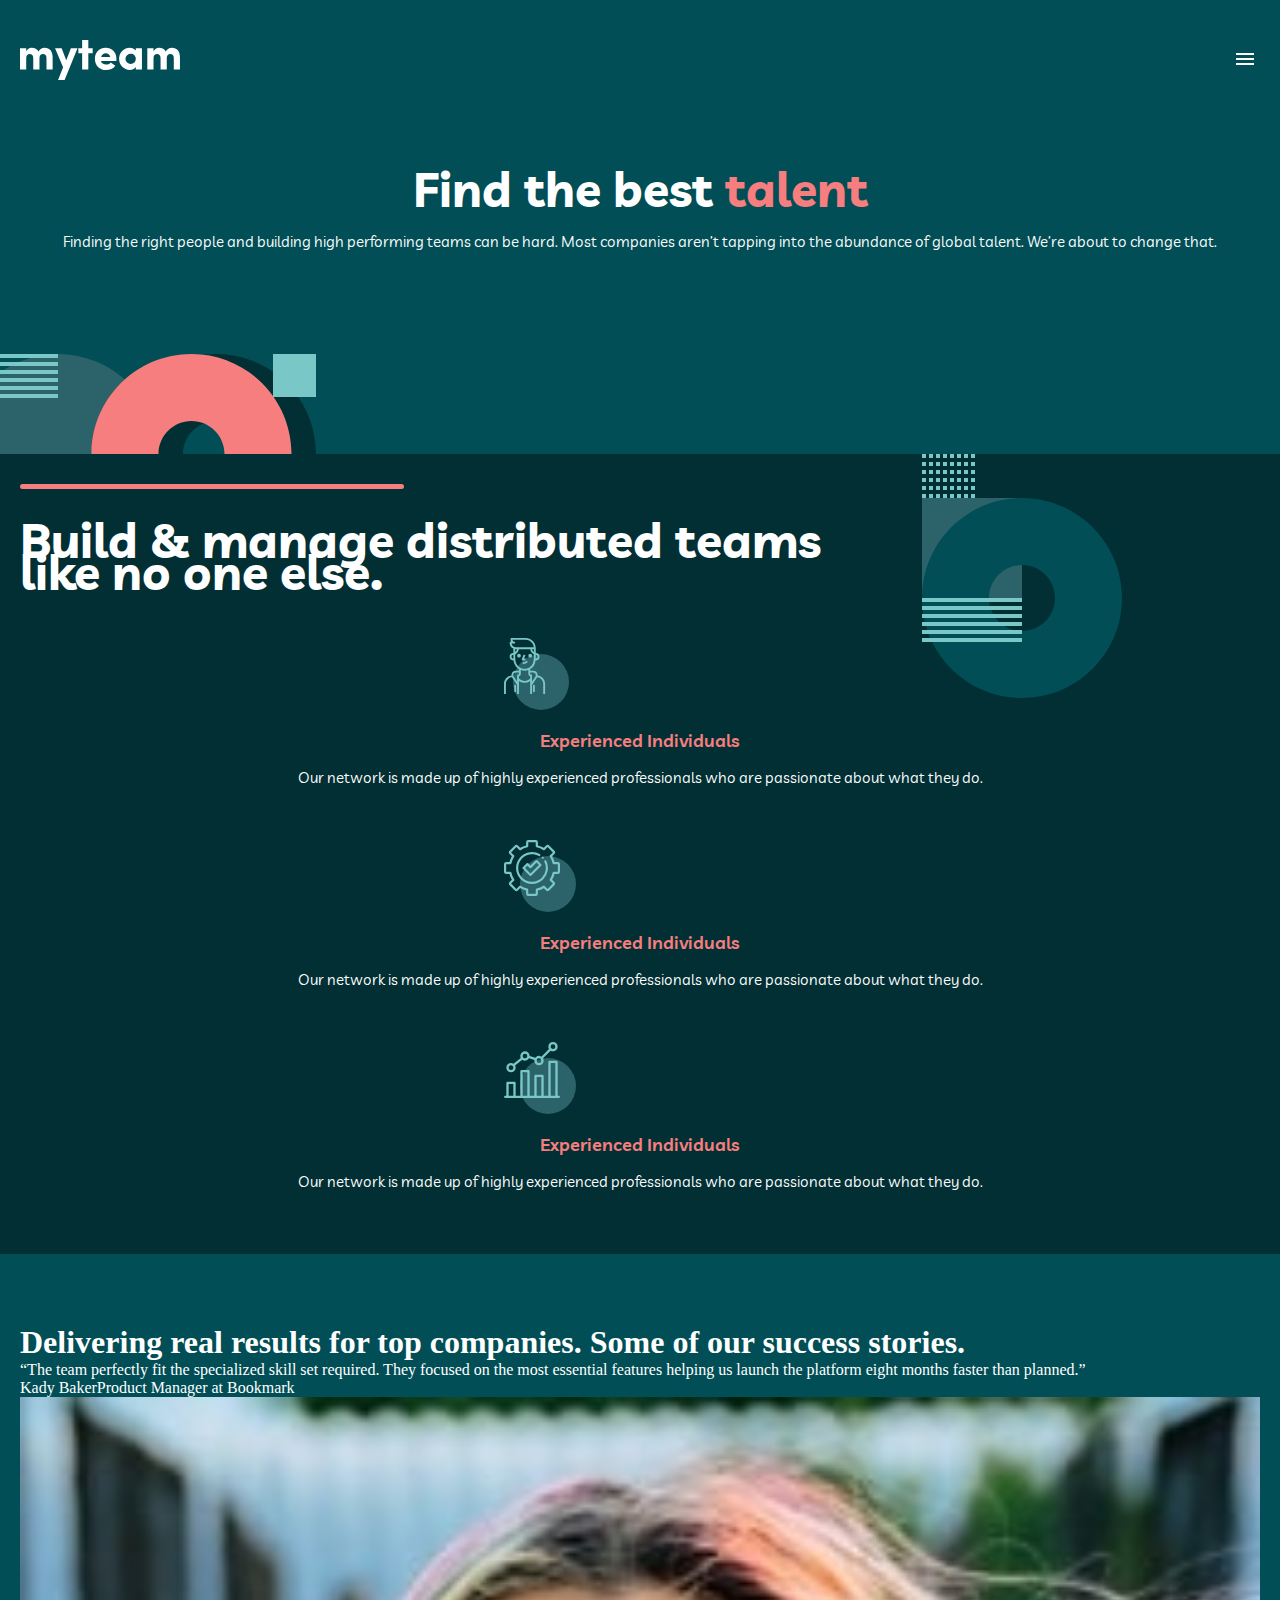
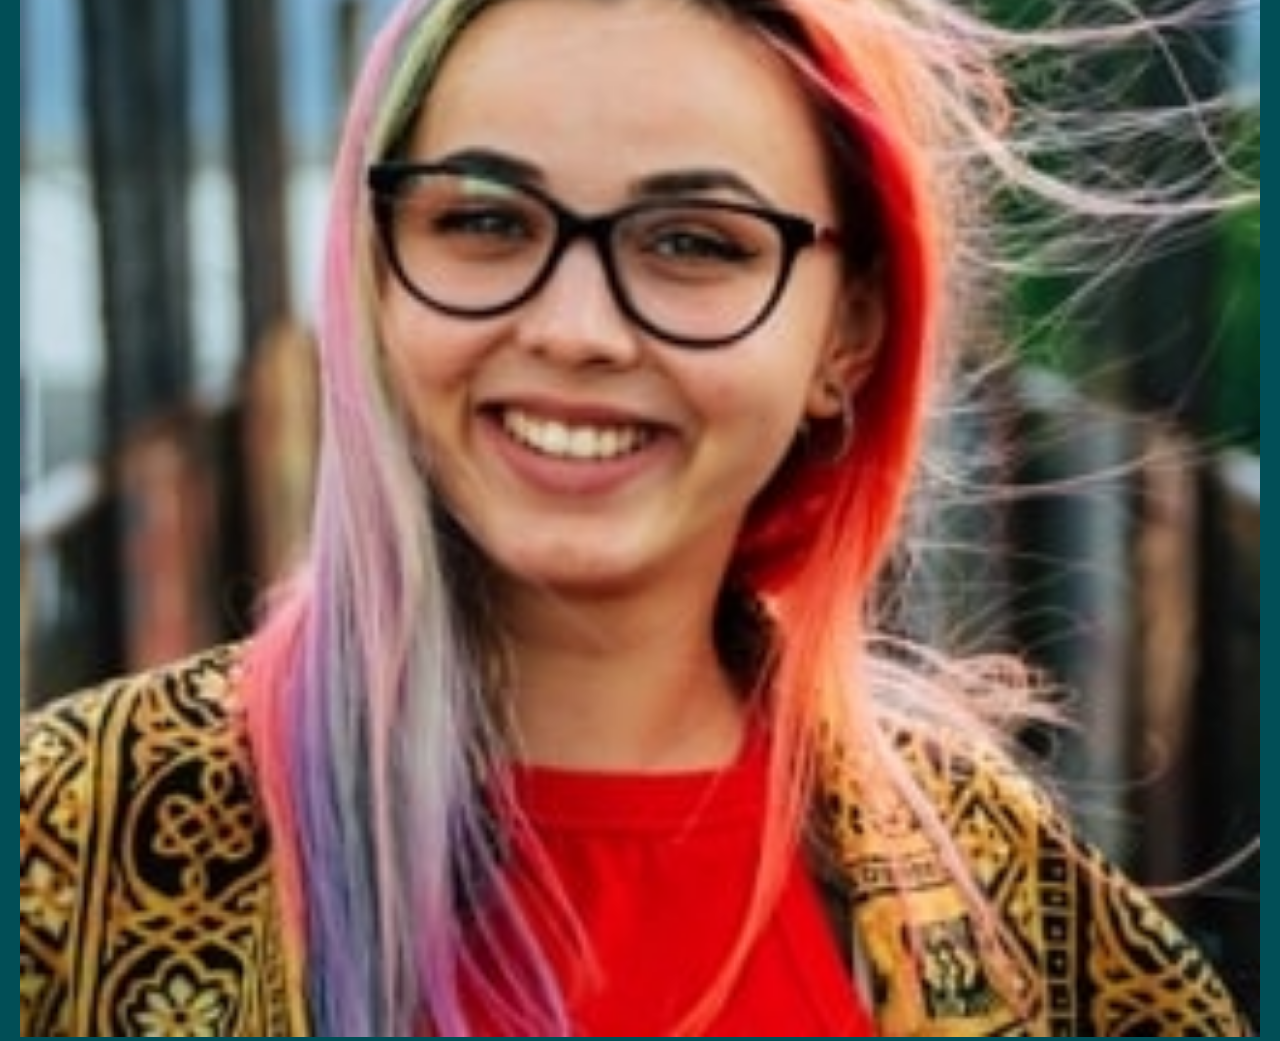
==== commit 28bf0db0: "files" ====
--- a/assets/index.html
+++ b/assets/index.html
@@ -99,8 +99,25 @@
           </div>
         </div>
       </section>
+      <!-- End Icon Section -->
+      <!-- Start Review Section-->
 
-      <!-- End Icon Section -->
+      <div class="review_container">
+        <h1>
+          Delivering real results for top companies. Some of our success stories.
+        </h1>
+        <div class="review_text-container">
+          <div class="review_cell">
+            <p>
+              “The team perfectly fit the specialized skill set required. They focused on the most essential features helping us launch the platform eight months faster than planned.”
+            </p>
+            <p><span>Kady Baker</span>Product Manager at Bookmark</p>
+            <img src="./img/avatar-kady.jpg" alt="img">
+          </div>
+        </div>
+      </div>
+
+      <!-- End Review Section-->
     <script src="../scripts/index.js"></script>
     </body>
 </html>--- a/main.css
+++ b/main.css
@@ -152,7 +152,7 @@
   font-family: "Livvic", sans-serif;
   font-size: 24px;
   line-height: 50px;
-  font-weight: 400;
+  font-weight: 500;
   text-align: center;
   padding: 0 30px;
 }
@@ -170,6 +170,10 @@
   font-weight: 400;
 }
 
+header svg {
+  width: 110%;
+}
+
 section {
   position: relative;
   padding: 70px 20px 0 20px;
@@ -177,9 +181,20 @@
   background-color: #012f34;
 }
 
+section::before {
+  content: '';
+  position: absolute;
+  top: 30px;
+  left: 20px;
+  width: 30%;
+  height: 5px;
+  background-color: #F67E7E;
+  border-radius: 20px;
+}
+
 section .special_svg {
   position: absolute;
-  width: 27%;
+  width: 28%;
   top: 0;
   right: 0;
 }
@@ -188,7 +203,7 @@
   font-family: "Livvic", sans-serif;
   font-size: 24px;
   line-height: 50px;
-  font-weight: 400;
+  font-weight: 500;
   color: #FFFFFF;
   line-height: 2rem;
   text-align: left;
@@ -233,7 +248,13 @@
 
 .section_icons-container .icon_super_cell {
   margin: auto;
-  width: 24%;
+  width: 26%;
+}
+
+.review_container {
+  padding: 70px 20px 0 20px;
+  background-color: #014E56;
+  color: #FFFFFF;
 }
 
 * {
@@ -246,7 +267,7 @@
 
 @media screen and (min-width: 375px) {
   section .section_icons-container .icon_cell .icon_super_cell {
-    width: 20%;
+    width: 22%;
   }
 }
 /*# sourceMappingURL=main.css.map */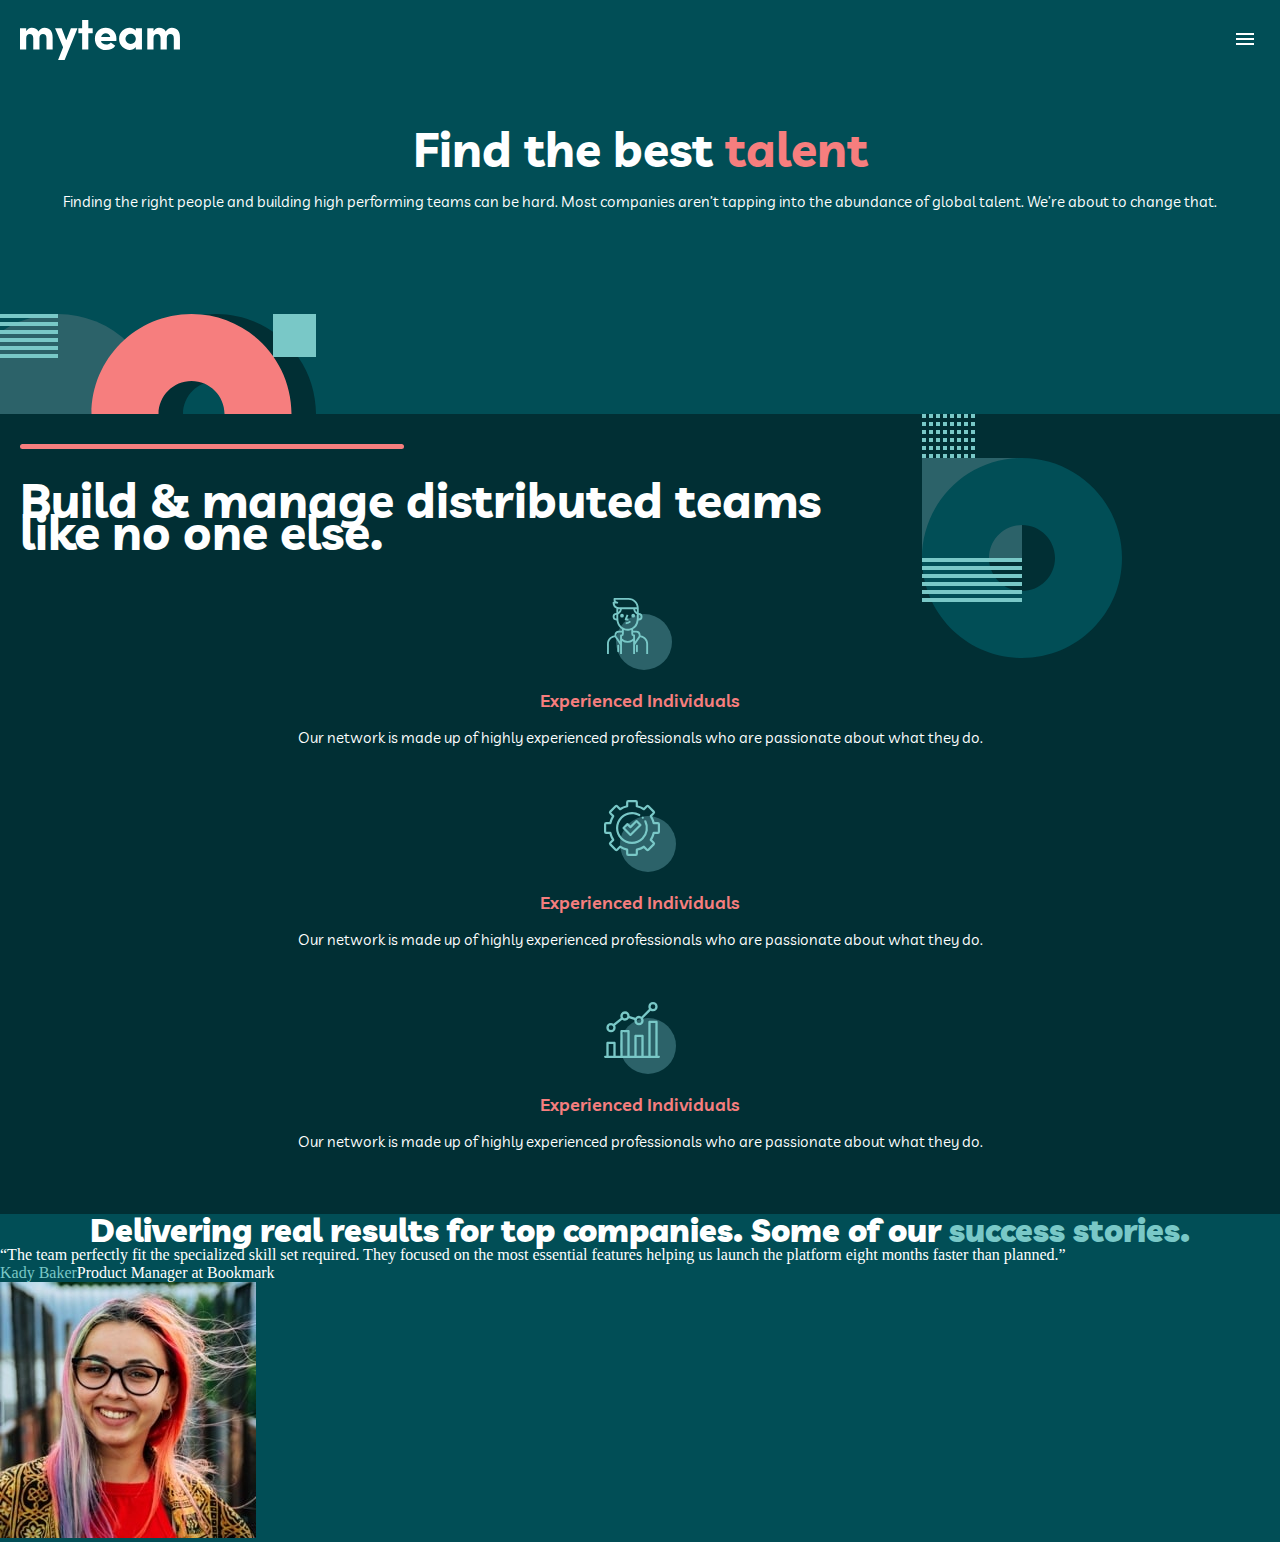
==== commit 4c630120: "files" ====
--- a/assets/index.html
+++ b/assets/index.html
@@ -104,7 +104,7 @@
 
       <div class="review_container">
         <h1>
-          Delivering real results for top companies. Some of our success stories.
+          Delivering real results for top companies. Some of our <span>success stories.</span>
         </h1>
         <div class="review_text-container">
           <div class="review_cell">
--- a/main.css
+++ b/main.css
@@ -7,34 +7,31 @@
           box-sizing: border-box;
   padding: 0;
   margin: 0;
-  width: 100%;
-}
-
-* {
-  -webkit-box-sizing: border-box;
-          box-sizing: border-box;
-  padding: 0;
-  margin: 0;
-  width: 100%;
-}
-
-* {
-  -webkit-box-sizing: border-box;
-          box-sizing: border-box;
-  padding: 0;
-  margin: 0;
-  width: 100%;
+}
+
+* {
+  -webkit-box-sizing: border-box;
+          box-sizing: border-box;
+  padding: 0;
+  margin: 0;
+}
+
+* {
+  -webkit-box-sizing: border-box;
+          box-sizing: border-box;
+  padding: 0;
+  margin: 0;
 }
 
 .burger_menu-container {
   background-color: #014E56;
-  padding: 40px 20px;
+  padding: 20px;
 }
 
 .ham {
   position: fixed;
   z-index: 100;
-  top: 40px;
+  top: 20px;
   right: 15px;
   width: 40px;
   height: 40px;
@@ -252,17 +249,29 @@
 }
 
 .review_container {
-  padding: 70px 20px 0 20px;
   background-color: #014E56;
   color: #FFFFFF;
 }
 
-* {
-  -webkit-box-sizing: border-box;
-          box-sizing: border-box;
-  padding: 0;
-  margin: 0;
-  width: 100%;
+.review_container h1 {
+  font-family: "Livvic", sans-serif;
+  font-size: 48px;
+  line-height: 48px;
+  font-weight: 900;
+  line-height: 2rem;
+  font-size: 2rem;
+  text-align: center;
+}
+
+.review_container span {
+  color: #79c8c7;
+}
+
+* {
+  -webkit-box-sizing: border-box;
+          box-sizing: border-box;
+  padding: 0;
+  margin: 0;
 }
 
 @media screen and (min-width: 375px) {
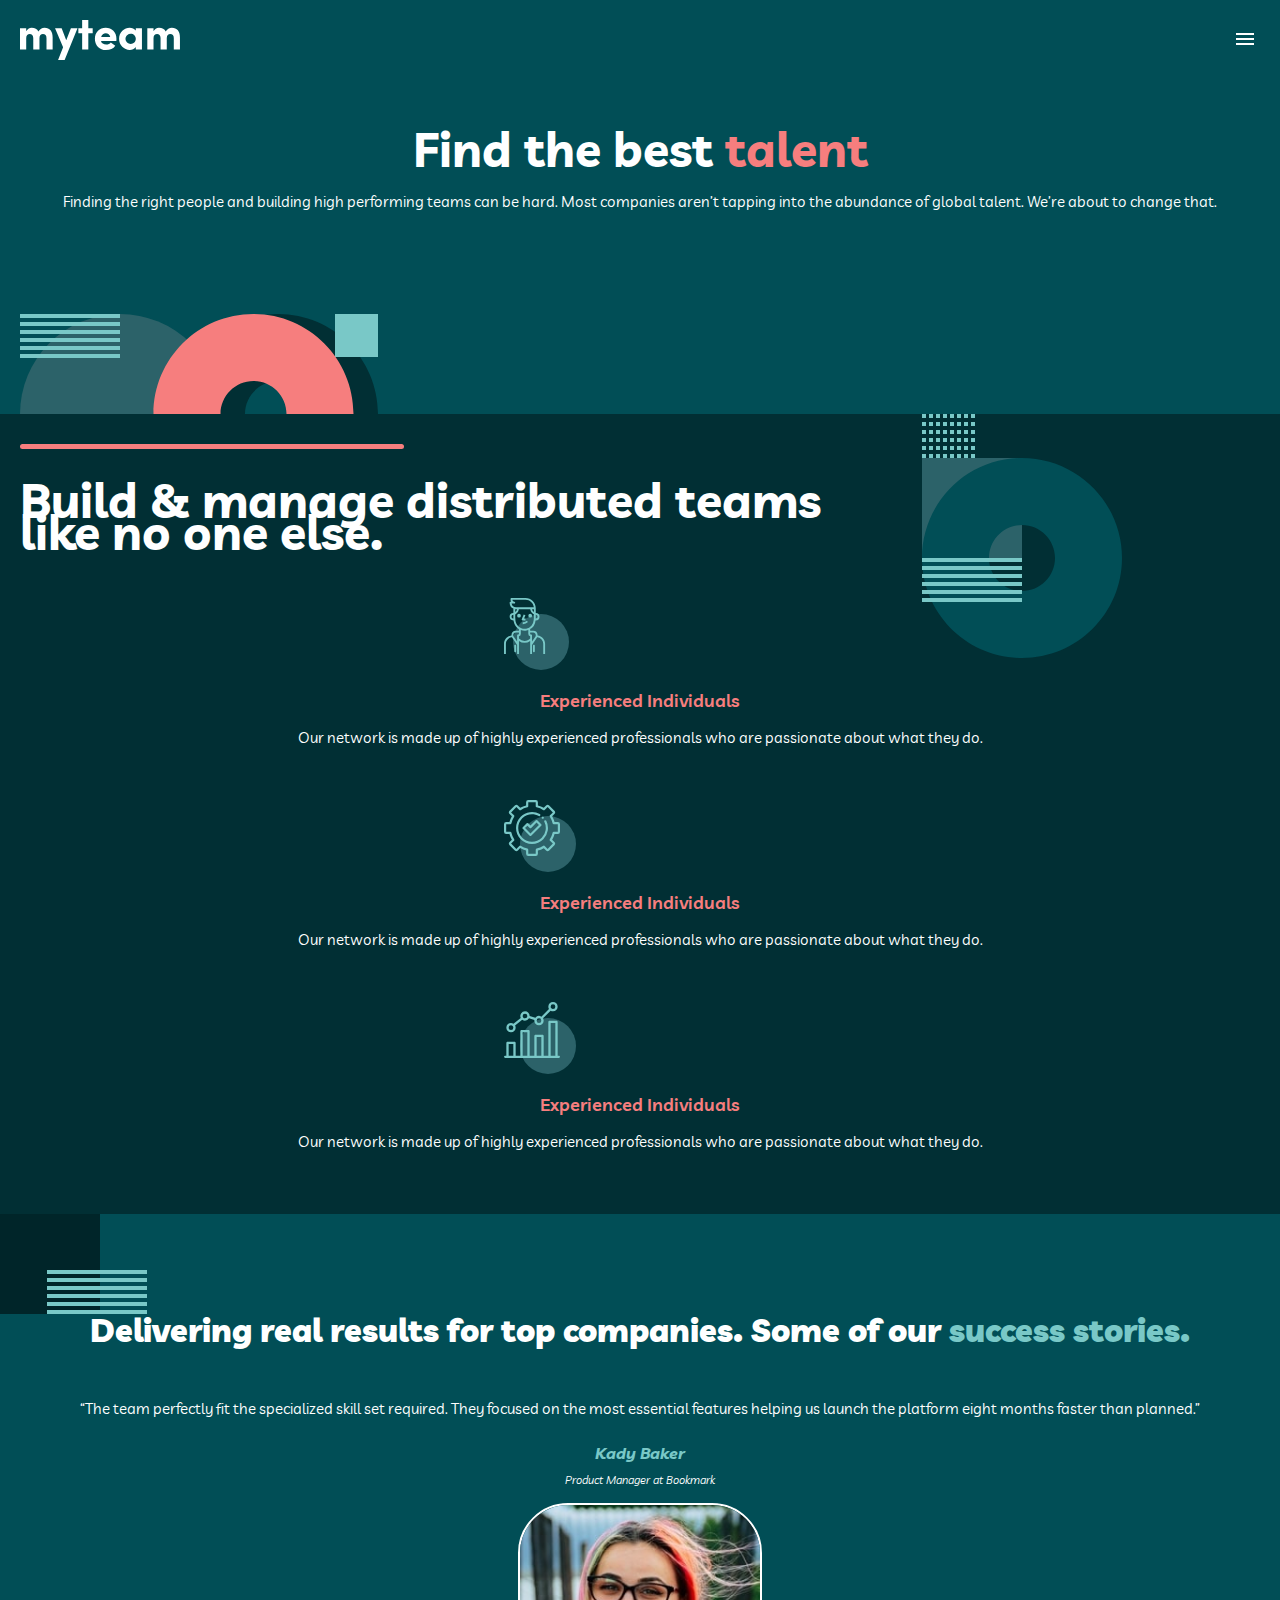
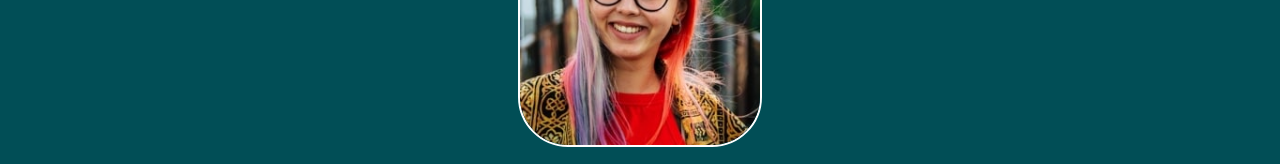
==== commit b473572b: "files" ====
--- a/assets/index.html
+++ b/assets/index.html
@@ -103,6 +103,7 @@
       <!-- Start Review Section-->
 
       <div class="review_container">
+        <svg xmlns="http://www.w3.org/2000/svg" width="147" height="100"><g fill="none" fill-rule="evenodd"><path fill="#002529" d="M0 100h100V0H0z"/><path fill="#79C8C7" d="M47 96v4h100v-4H47zm0-8v4h100v-4H47zm0-8v4h100v-4H47zm0-8v4h100v-4H47zm0-8v4h100v-4H47zm0-8v4h100v-4H47z"/></g></svg>
         <h1>
           Delivering real results for top companies. Some of our <span>success stories.</span>
         </h1>
@@ -111,7 +112,7 @@
             <p>
               “The team perfectly fit the specialized skill set required. They focused on the most essential features helping us launch the platform eight months faster than planned.”
             </p>
-            <p><span>Kady Baker</span>Product Manager at Bookmark</p>
+            <p class="review_name"><span>Kady Baker</span><br />Product Manager at Bookmark</p>
             <img src="./img/avatar-kady.jpg" alt="img">
           </div>
         </div>
--- a/main.css
+++ b/main.css
@@ -7,6 +7,7 @@
           box-sizing: border-box;
   padding: 0;
   margin: 0;
+  width: 100%;
 }
 
 * {
@@ -14,6 +15,7 @@
           box-sizing: border-box;
   padding: 0;
   margin: 0;
+  width: 100%;
 }
 
 * {
@@ -21,6 +23,7 @@
           box-sizing: border-box;
   padding: 0;
   margin: 0;
+  width: 100%;
 }
 
 .burger_menu-container {
@@ -167,10 +170,6 @@
   font-weight: 400;
 }
 
-header svg {
-  width: 110%;
-}
-
 section {
   position: relative;
   padding: 70px 20px 0 20px;
@@ -249,8 +248,16 @@
 }
 
 .review_container {
+  position: relative;
   background-color: #014E56;
   color: #FFFFFF;
+  padding: 50px 30px 10px 30px;
+}
+
+.review_container svg {
+  position: absolute;
+  top: 0;
+  left: 0;
 }
 
 .review_container h1 {
@@ -258,6 +265,7 @@
   font-size: 48px;
   line-height: 48px;
   font-weight: 900;
+  margin: 50px 0 50px 0;
   line-height: 2rem;
   font-size: 2rem;
   text-align: center;
@@ -265,6 +273,36 @@
 
 .review_container span {
   color: #79c8c7;
+}
+
+.review_text-container .review_cell {
+  font-family: "Livvic", sans-serif;
+  font-size: 15px;
+  line-height: 25px;
+  font-weight: 400;
+  text-align: center;
+}
+
+.review_text-container .review_cell span {
+  font-family: "Livvic", sans-serif;
+  font-size: 15px;
+  line-height: 25px;
+  font-weight: 400;
+  font-size: 1rem;
+  font-weight: bold;
+}
+
+.review_text-container img {
+  width: 20%;
+  border-radius: 50px;
+  border: 2px solid #fff;
+  margin: 10px 0 0 0;
+}
+
+.review_text-container .review_name {
+  font-size: 0.7rem;
+  font-style: italic;
+  margin: 20px 0 0 0;
 }
 
 * {
@@ -272,6 +310,7 @@
           box-sizing: border-box;
   padding: 0;
   margin: 0;
+  width: 100%;
 }
 
 @media screen and (min-width: 375px) {
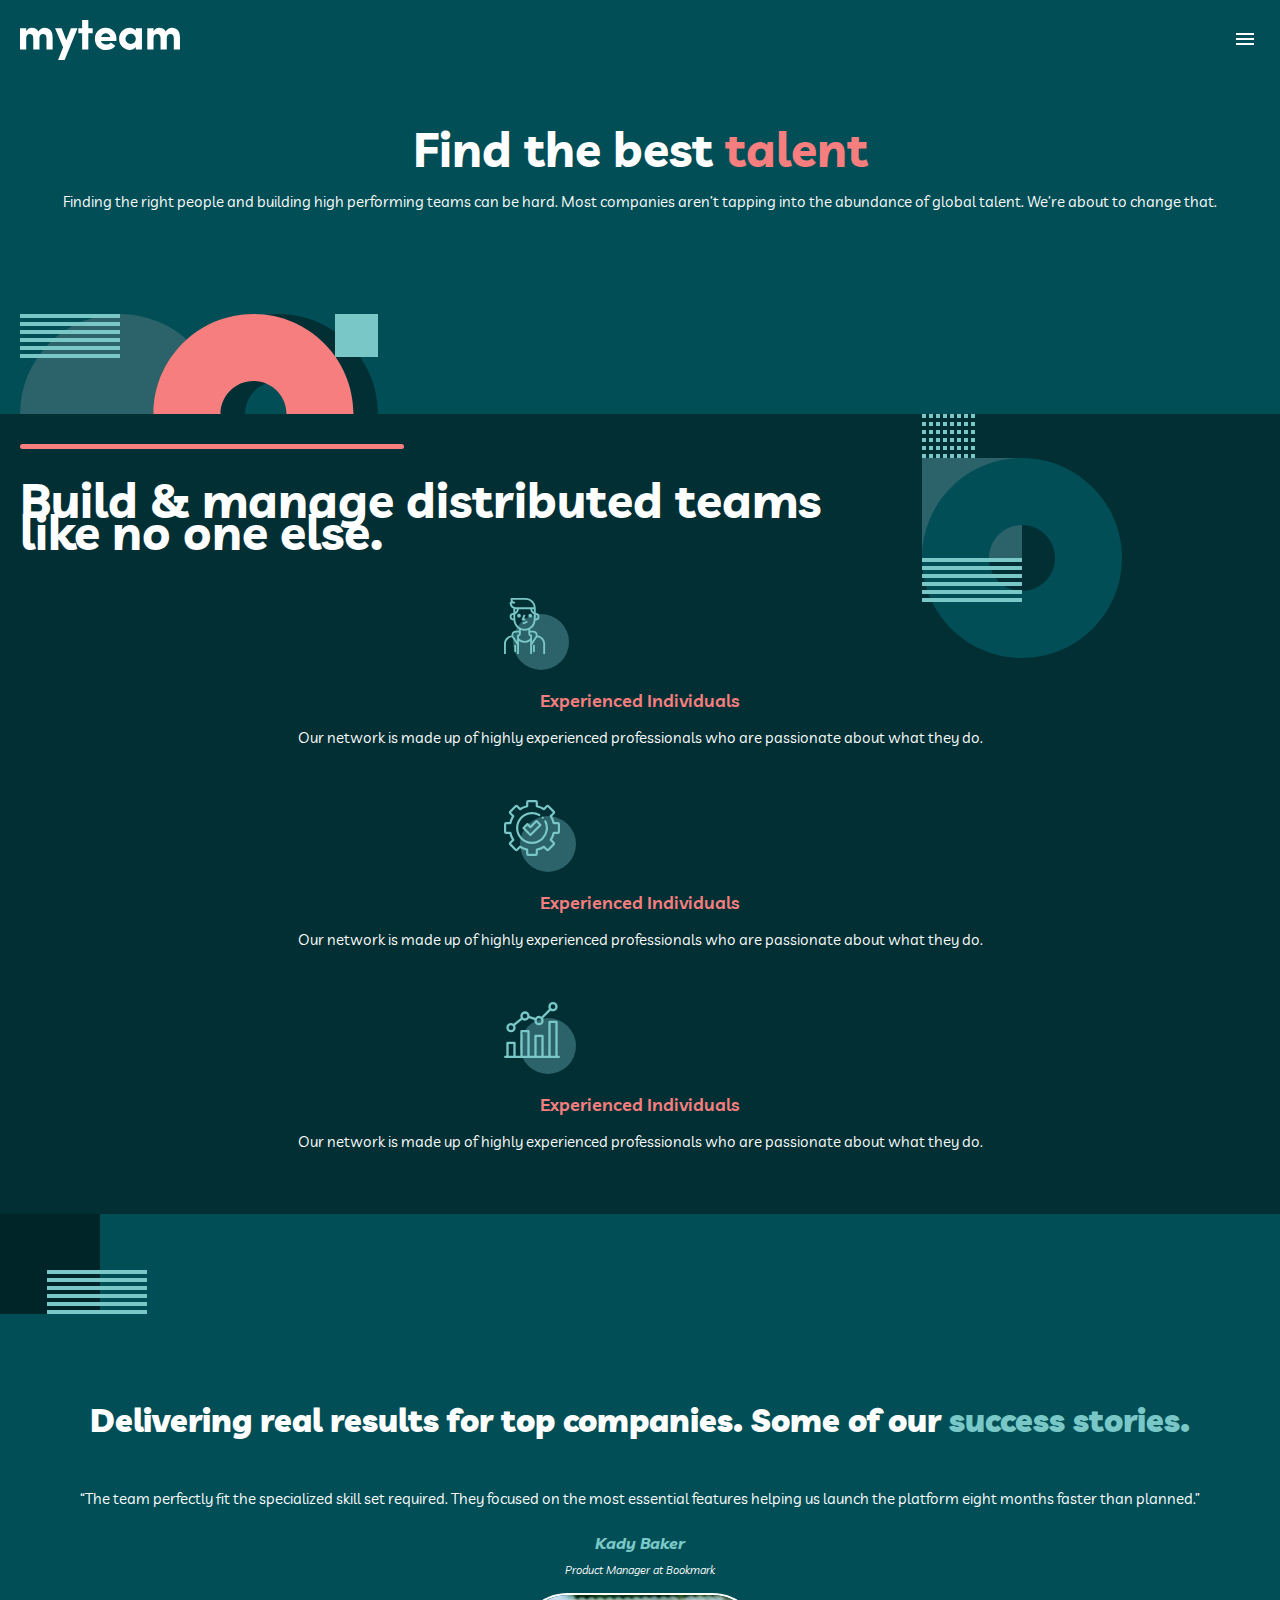
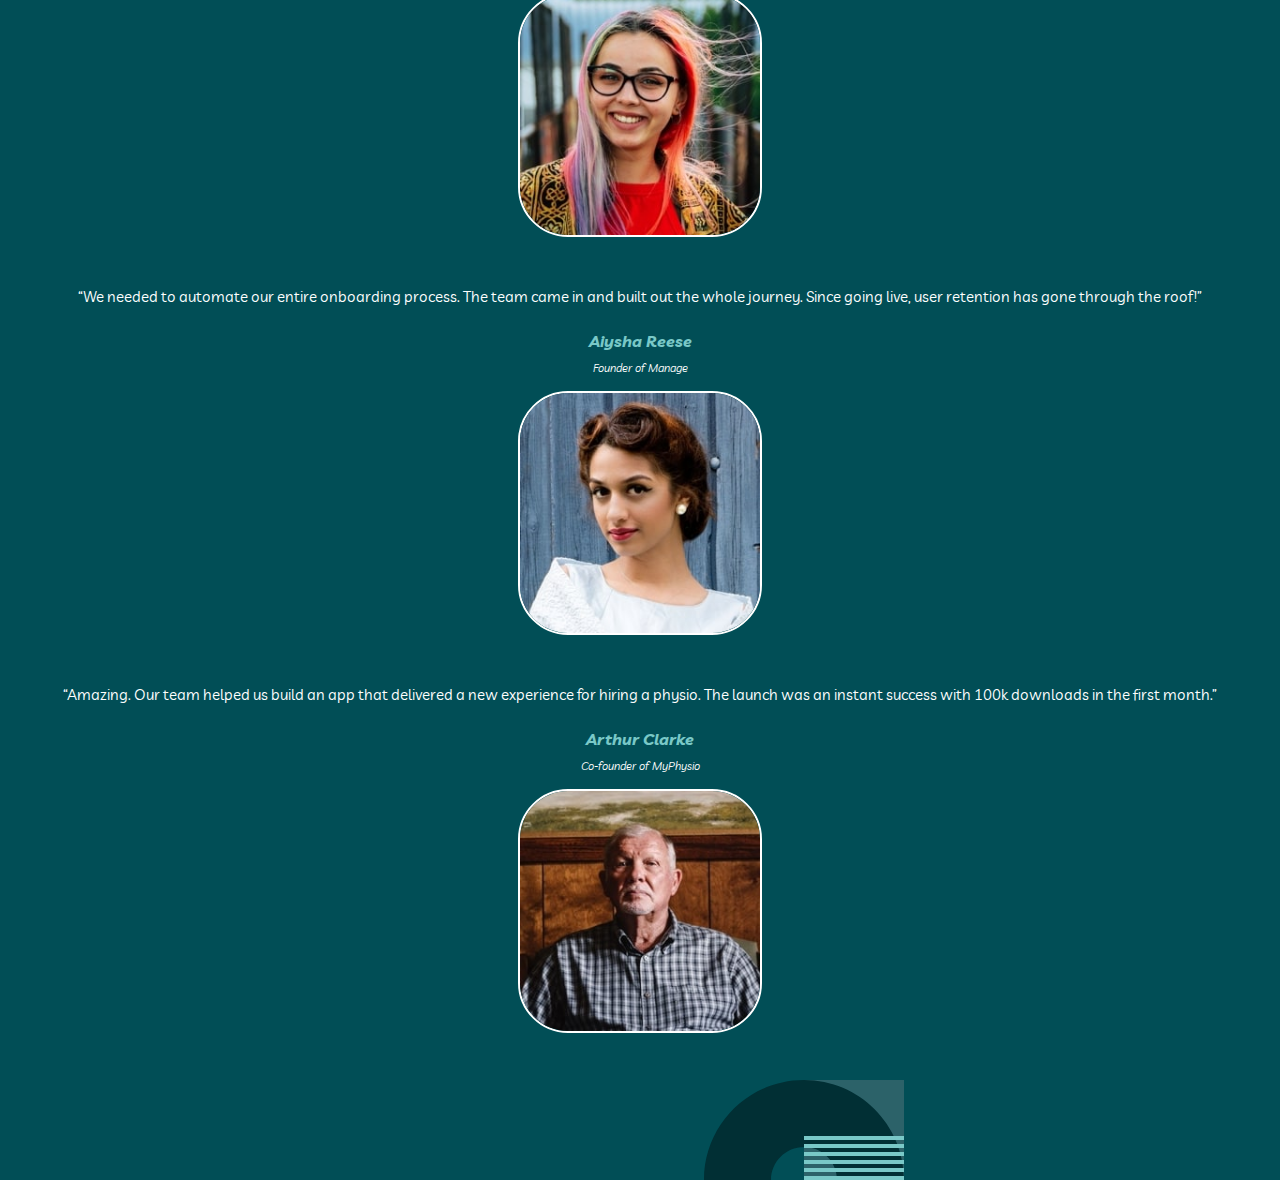
==== commit 7dee025d: "files" ====
--- a/assets/index.html
+++ b/assets/index.html
@@ -101,12 +101,12 @@
       </section>
       <!-- End Icon Section -->
       <!-- Start Review Section-->
-
       <div class="review_container">
-        <svg xmlns="http://www.w3.org/2000/svg" width="147" height="100"><g fill="none" fill-rule="evenodd"><path fill="#002529" d="M0 100h100V0H0z"/><path fill="#79C8C7" d="M47 96v4h100v-4H47zm0-8v4h100v-4H47zm0-8v4h100v-4H47zm0-8v4h100v-4H47zm0-8v4h100v-4H47zm0-8v4h100v-4H47z"/></g></svg>
+        <svg class="top_svg" xmlns="http://www.w3.org/2000/svg" width="147" height="100"><g fill="none" fill-rule="evenodd"><path fill="#002529" d="M0 100h100V0H0z"/><path fill="#79C8C7" d="M47 96v4h100v-4H47zm0-8v4h100v-4H47zm0-8v4h100v-4H47zm0-8v4h100v-4H47zm0-8v4h100v-4H47zm0-8v4h100v-4H47z"/></g></svg>
         <h1>
           Delivering real results for top companies. Some of our <span>success stories.</span>
         </h1>
+        <!-- 1 -->
         <div class="review_text-container">
           <div class="review_cell">
             <p>
@@ -116,9 +116,33 @@
             <img src="./img/avatar-kady.jpg" alt="img">
           </div>
         </div>
+        <!-- 2 -->
+        <div class="review_text-container">
+          <div class="review_cell">
+            <p>
+              “We needed to automate our entire onboarding process. The team came in and built out the whole journey. Since going live, user retention has gone through the roof!”
+            </p>
+            <p class="review_name"><span>Aiysha Reese</span><br />Founder of Manage</p>
+            <img src="./img/avatar-aiysha.jpg" alt="img">
+          </div>
+        </div>
+        <!-- 3 -->
+        <div class="review_text-container">
+          <div class="review_cell">
+            <p>
+              “Amazing. Our team helped us build an app that delivered a new experience for hiring a physio. The launch was an instant success with 100k downloads in the first month.”
+            </p>
+            <p class="review_name"><span>Arthur Clarke</span><br />Co-founder of MyPhysio</p>
+            <img src="./img/avatar-arthur.jpg" alt="img">
+          </div>
+        </div>
+
+      
+          <svg class="bottom_svg" xmlns="http://www.w3.org/2000/svg" width="200" height="100"><g fill="none" fill-rule="evenodd"><path fill="#2C6269" d="M100 100h100V0H100z"/><path fill="#012F34" d="M100 0C44.772 0 0 44.772 0 100s44.772 100 100 100 100-44.772 100-100S155.228 0 100 0zm0 67c18.225 0 33 14.775 33 33s-14.775 33-33 33-33-14.775-33-33 14.775-33 33-33z"/><path fill="#79C8C7" d="M100 96v4h100v-4H100zm0-8v4h100v-4H100zm0-8v4h100v-4H100zm0-8v4h100v-4H100zm0-8v4h100v-4H100zm0-8v4h100v-4H100z"/></g></svg>
+
       </div>
-
       <!-- End Review Section-->
+      <!-- Start -->
     <script src="../scripts/index.js"></script>
     </body>
 </html>--- a/main.css
+++ b/main.css
@@ -248,16 +248,28 @@
 }
 
 .review_container {
+  padding: 140px 30px 100px 30px;
   position: relative;
   background-color: #014E56;
   color: #FFFFFF;
-  padding: 50px 30px 10px 30px;
-}
-
-.review_container svg {
+}
+
+.review_container .svg5_container {
+  height: 50px;
+  background-color: red;
+}
+
+.review_container .top_svg {
   position: absolute;
   top: 0;
   left: 0;
+}
+
+.review_container .bottom_svg {
+  width: 45%;
+  position: absolute;
+  bottom: 0;
+  right: 0;
 }
 
 .review_container h1 {
@@ -275,6 +287,10 @@
   color: #79c8c7;
 }
 
+.review_text-container {
+  margin: 25px 0 40px 0;
+}
+
 .review_text-container .review_cell {
   font-family: "Livvic", sans-serif;
   font-size: 15px;
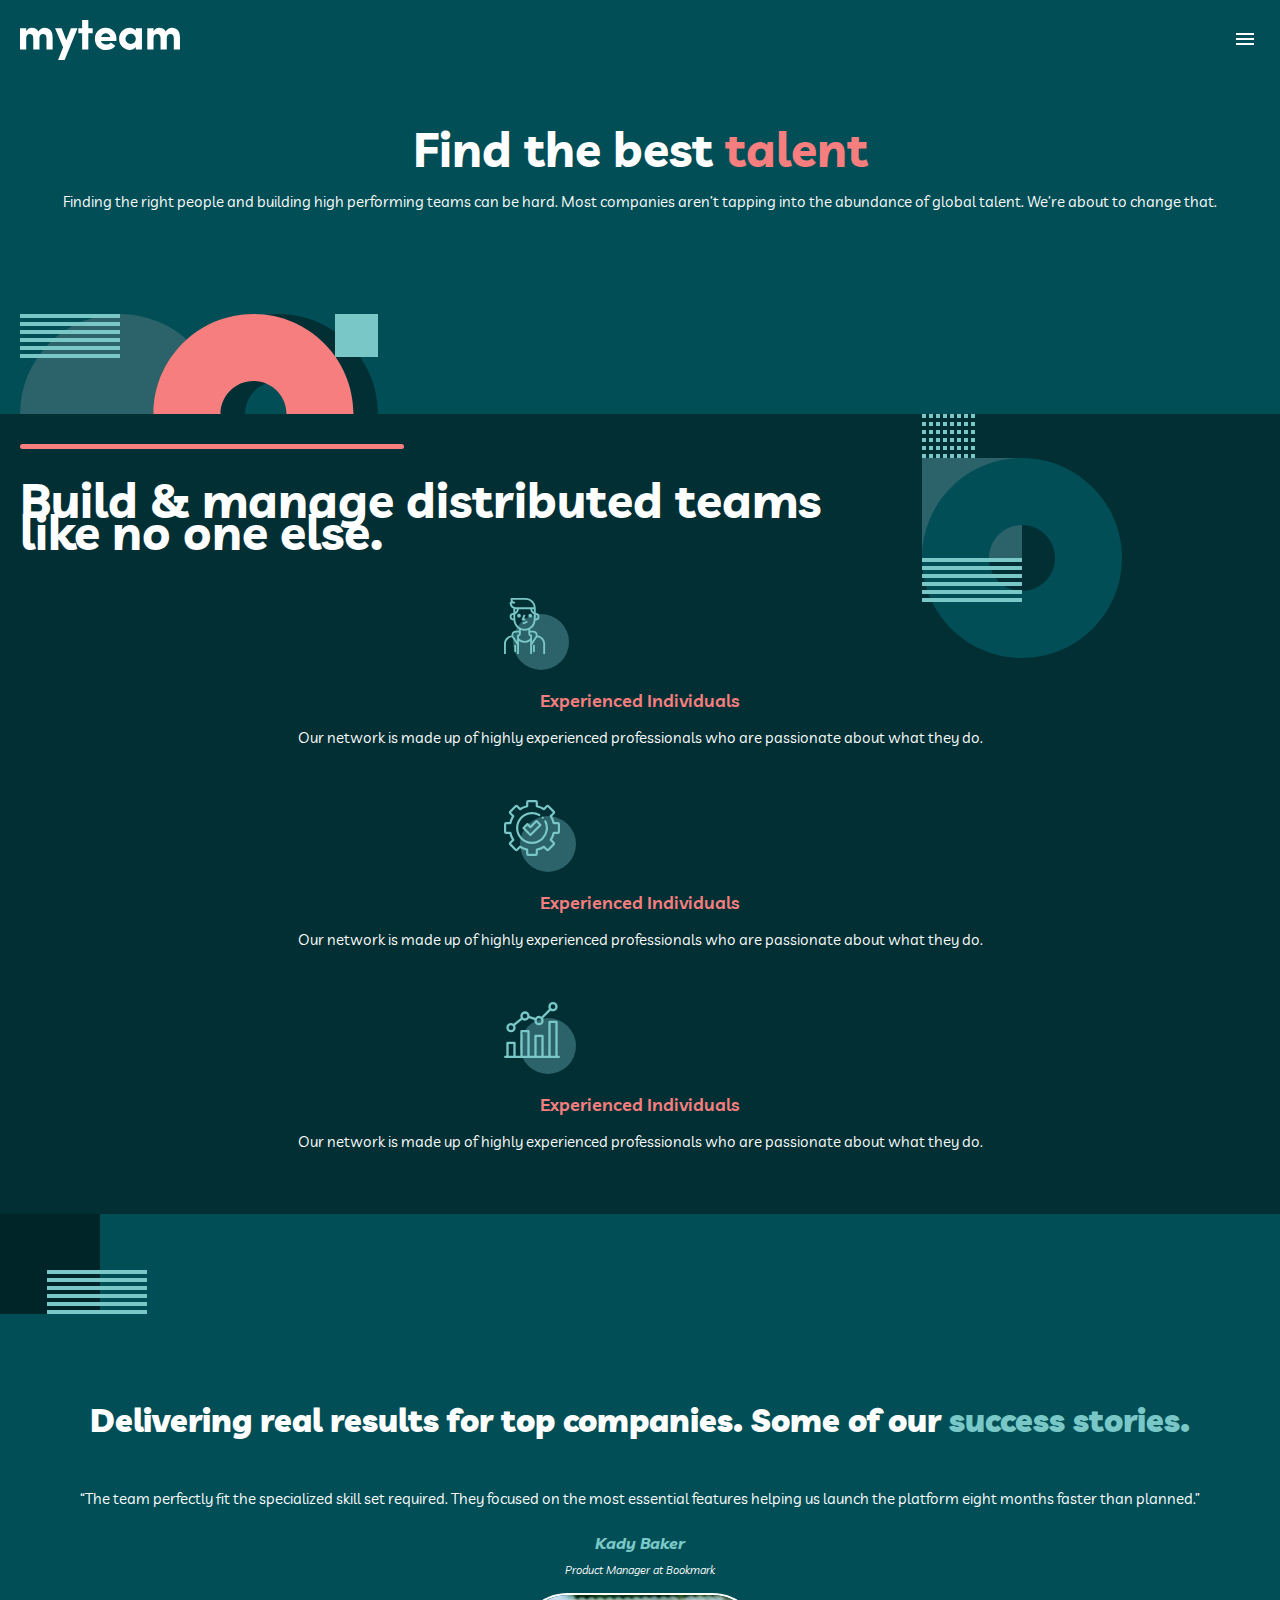
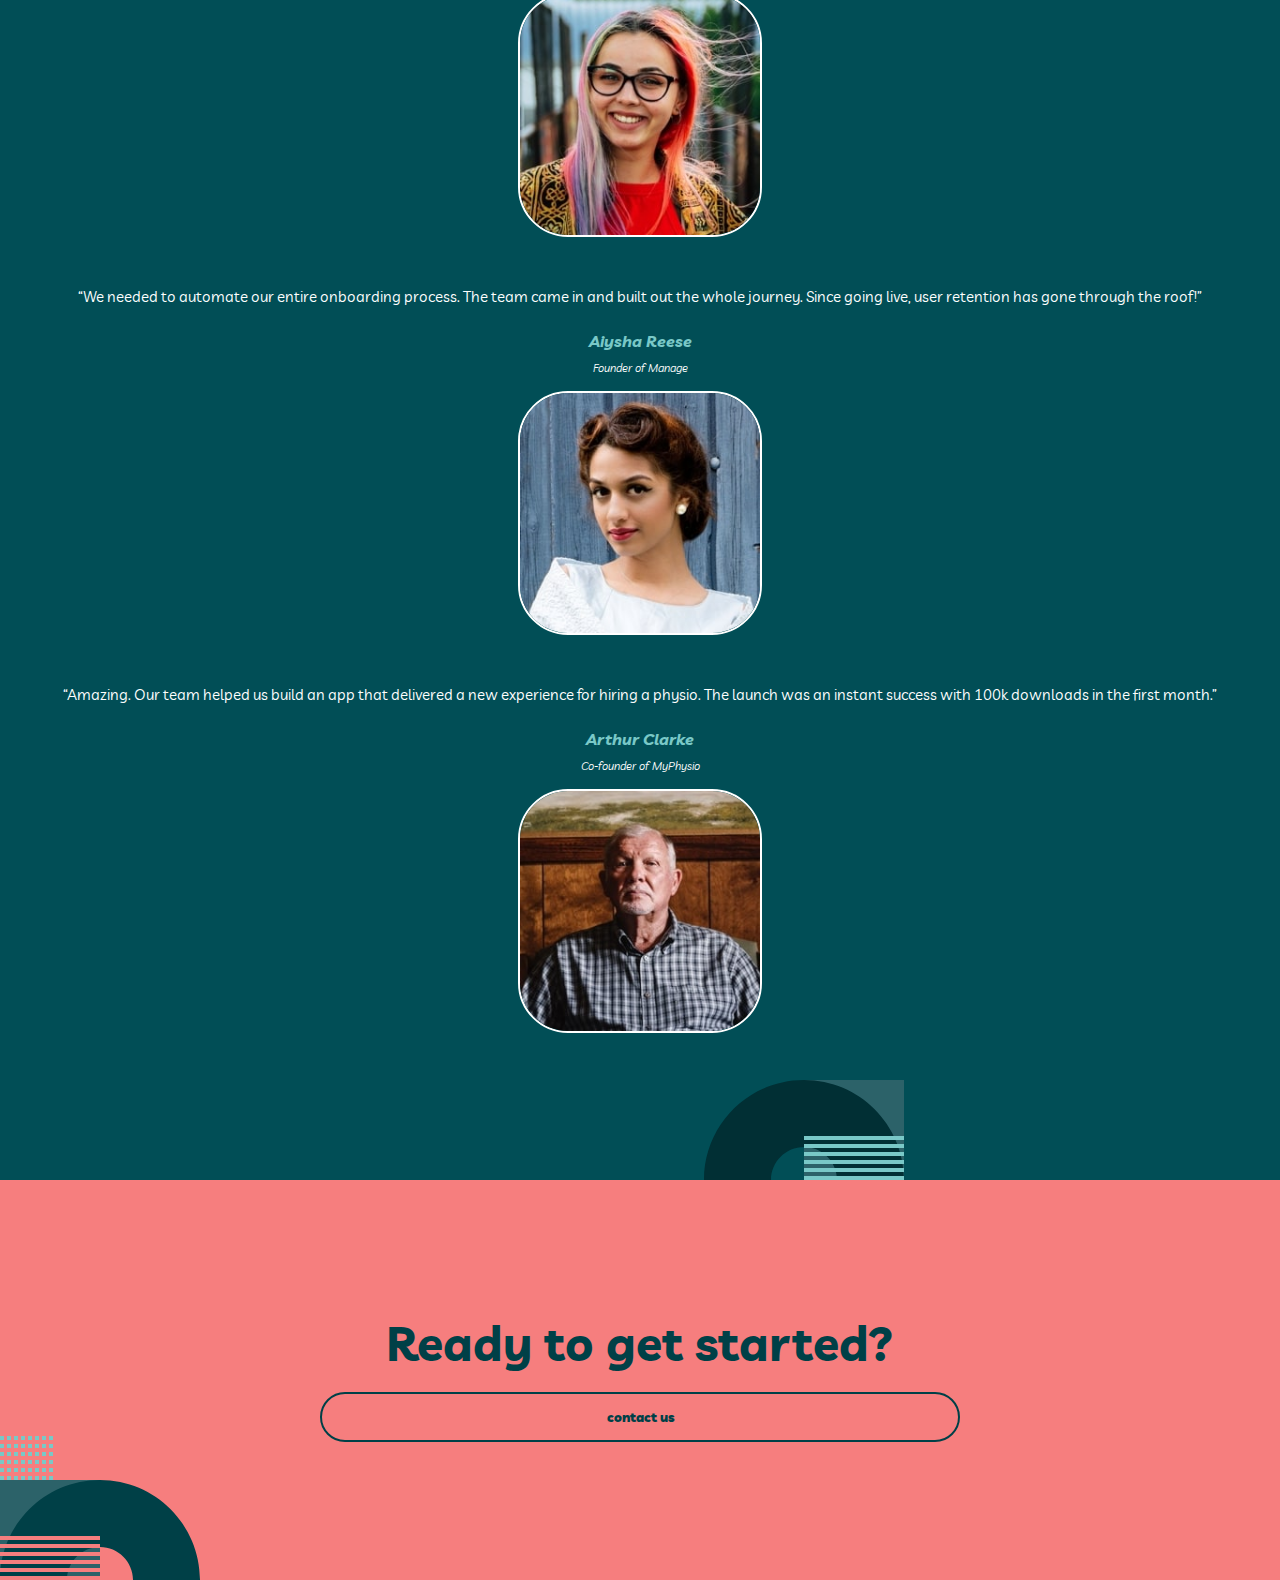
==== commit 37733c5d: "files" ====
--- a/assets/index.html
+++ b/assets/index.html
@@ -141,8 +141,12 @@
           <svg class="bottom_svg" xmlns="http://www.w3.org/2000/svg" width="200" height="100"><g fill="none" fill-rule="evenodd"><path fill="#2C6269" d="M100 100h100V0H100z"/><path fill="#012F34" d="M100 0C44.772 0 0 44.772 0 100s44.772 100 100 100 100-44.772 100-100S155.228 0 100 0zm0 67c18.225 0 33 14.775 33 33s-14.775 33-33 33-33-14.775-33-33 14.775-33 33-33z"/><path fill="#79C8C7" d="M100 96v4h100v-4H100zm0-8v4h100v-4H100zm0-8v4h100v-4H100zm0-8v4h100v-4H100zm0-8v4h100v-4H100zm0-8v4h100v-4H100z"/></g></svg>
 
       </div>
-      <!-- End Review Section-->
-      <!-- Start -->
+      
+      <div class="home_contact-message-container">
+        <h1>Ready to get started?</h1>
+        <button>contact us</button>
+        <svg class="contact_svg" xmlns="http://www.w3.org/2000/svg" width="200" height="144"><g fill="none" fill-rule="evenodd"><path fill="#2C6269" d="M100 144H0V44h100z"/><path fill="#004047" d="M100 44c55.228 0 100 44.772 100 100s-44.772 100-100 100S0 199.228 0 144 44.772 44 100 44zm0 67c-18.225 0-33 14.775-33 33s14.775 33 33 33 33-14.775 33-33-14.775-33-33-33z"/><path fill="#F67E7E" d="M100 140v4H0v-4h100zm0-8v4H0v-4h100zm0-8v4H0v-4h100zm0-8v4H0v-4h100zm0-8v4H0v-4h100zm0-8v4H0v-4h100z"/><path fill="#79C8C7" d="M4 40v4H0v-4h4zm7 0v4H7v-4h4zm7 0v4h-4v-4h4zm7 0v4h-4v-4h4zm7 0v4h-4v-4h4zm7 0v4h-4v-4h4zm7 0v4h-4v-4h4zm7 0v4h-4v-4h4zM4 32v4H0v-4h4zm7 0v4H7v-4h4zm7 0v4h-4v-4h4zm7 0v4h-4v-4h4zm7 0v4h-4v-4h4zm7 0v4h-4v-4h4zm7 0v4h-4v-4h4zm7 0v4h-4v-4h4zM4 24v4H0v-4h4zm7 0v4H7v-4h4zm7 0v4h-4v-4h4zm7 0v4h-4v-4h4zm7 0v4h-4v-4h4zm7 0v4h-4v-4h4zm7 0v4h-4v-4h4zm7 0v4h-4v-4h4zm-35-8v4h-4v-4h4zm14 0v4h-4v-4h4zm-7 0v4h-4v-4h4zm21 0v4h-4v-4h4zm-7 0v4h-4v-4h4zM4 16v4H0v-4h4zm7 0v4H7v-4h4zm42 0v4h-4v-4h4zM4 8v4H0V8h4zm7 0v4H7V8h4zm7 0v4h-4V8h4zm7 0v4h-4V8h4zm7 0v4h-4V8h4zm7 0v4h-4V8h4zm7 0v4h-4V8h4zm7 0v4h-4V8h4zM4 0v4H0V0h4zm7 0v4H7V0h4zm7 0v4h-4V0h4zm7 0v4h-4V0h4zm7 0v4h-4V0h4zm7 0v4h-4V0h4zm7 0v4h-4V0h4zm7 0v4h-4V0h4z"/></g></svg>
+      </div>
     <script src="../scripts/index.js"></script>
     </body>
 </html>--- a/main.css
+++ b/main.css
@@ -274,12 +274,11 @@
 
 .review_container h1 {
   font-family: "Livvic", sans-serif;
-  font-size: 48px;
+  font-size: 2rem;
   line-height: 48px;
   font-weight: 900;
   margin: 50px 0 50px 0;
   line-height: 2rem;
-  font-size: 2rem;
   text-align: center;
 }
 
@@ -321,6 +320,55 @@
   margin: 20px 0 0 0;
 }
 
+.home_contact-message-container {
+  display: -webkit-box;
+  display: -ms-flexbox;
+  display: flex;
+  -webkit-box-orient: vertical;
+  -webkit-box-direction: normal;
+      -ms-flex-direction: column;
+          flex-direction: column;
+  -webkit-box-pack: center;
+      -ms-flex-pack: center;
+          justify-content: center;
+  -webkit-box-align: center;
+      -ms-flex-align: center;
+          align-items: center;
+  text-align: center;
+  height: 400px;
+  background-color: #F67E7E;
+  position: relative;
+  font-family: "Livvic", sans-serif;
+  font-size: 2rem;
+  line-height: 48px;
+  font-weight: 900;
+  font-size: 1.5rem;
+  color: #004047;
+}
+
+.home_contact-message-container button {
+  margin: 25px 0 0 0;
+  width: 50%;
+  padding: 15px;
+  border-radius: 50px;
+  border: 2px solid #004047;
+  color: #004047;
+  background-color: #F67E7E;
+  font-family: "Livvic", sans-serif;
+  font-weight: 800;
+}
+
+.home_contact-message-container button:hover {
+  background-color: #004047;
+  color: #F67E7E;
+}
+
+.home_contact-message-container .contact_svg {
+  position: absolute;
+  bottom: 0;
+  left: 0;
+}
+
 * {
   -webkit-box-sizing: border-box;
           box-sizing: border-box;
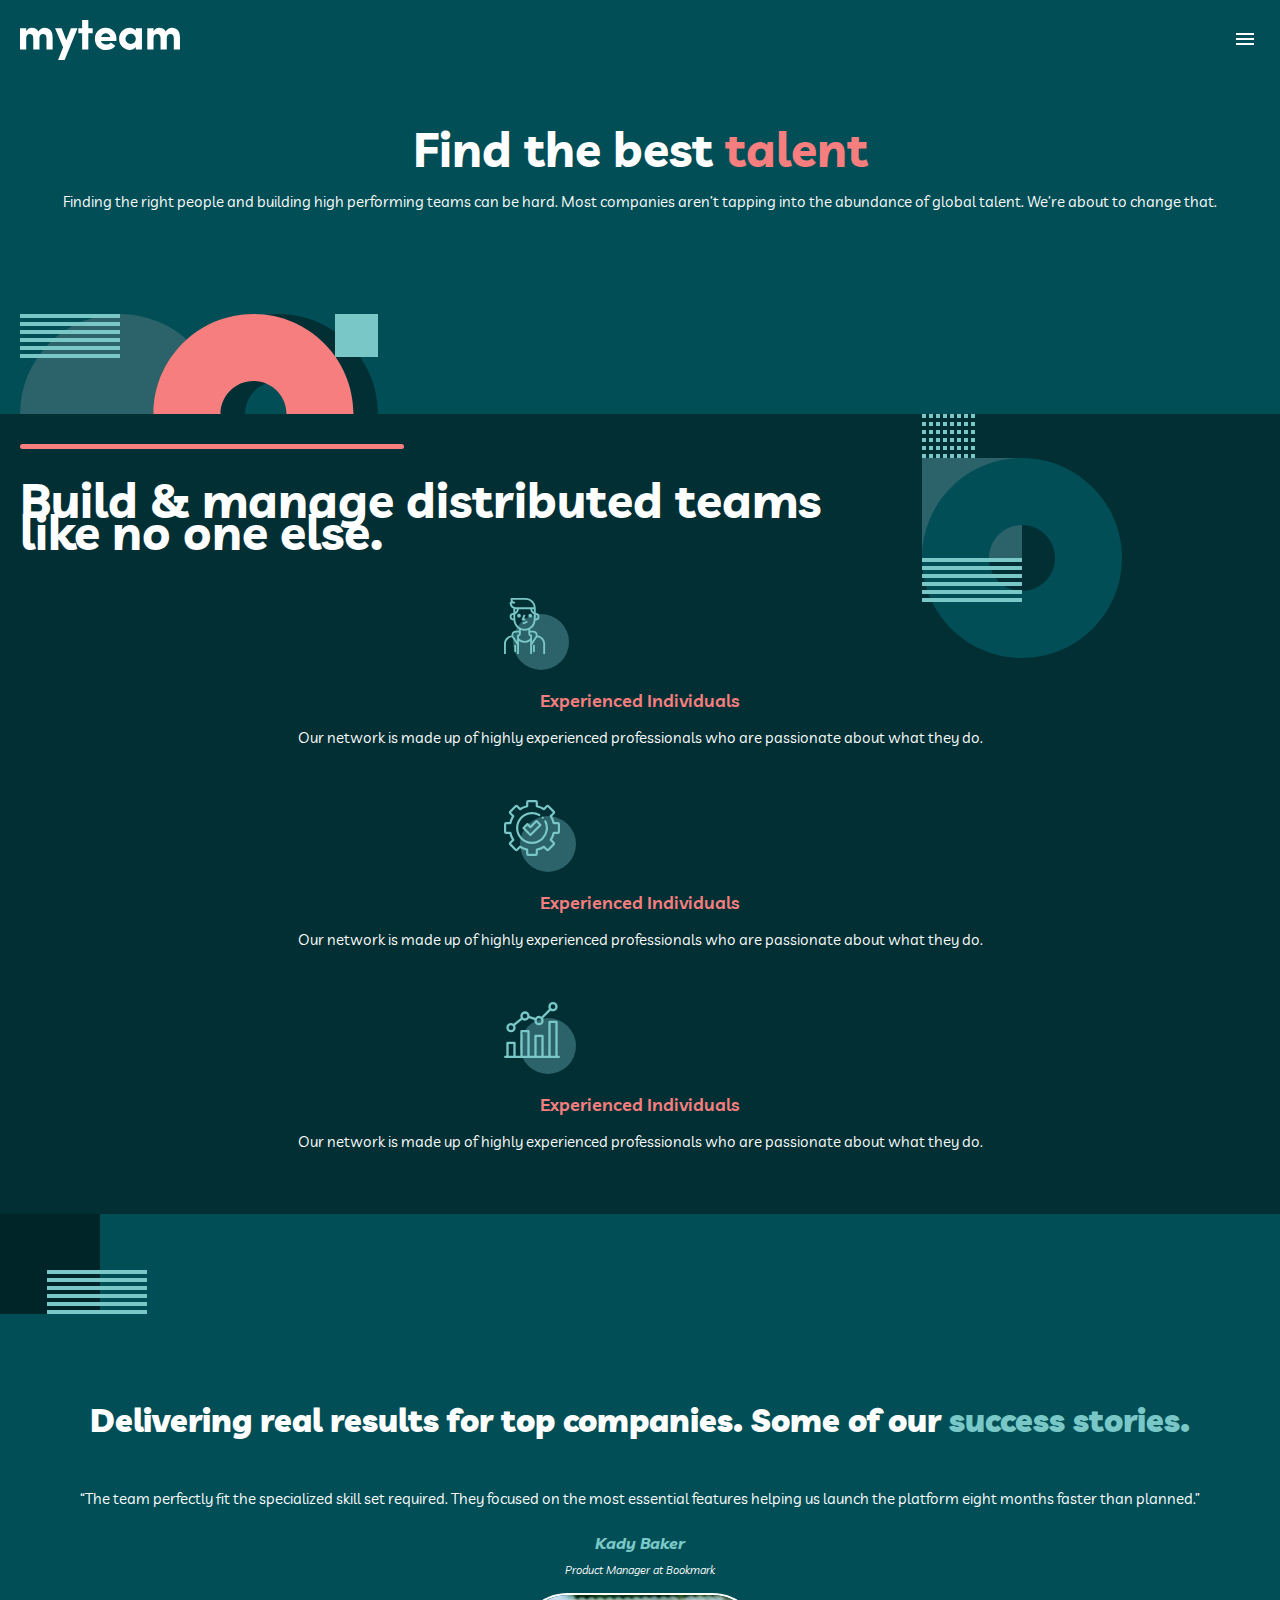
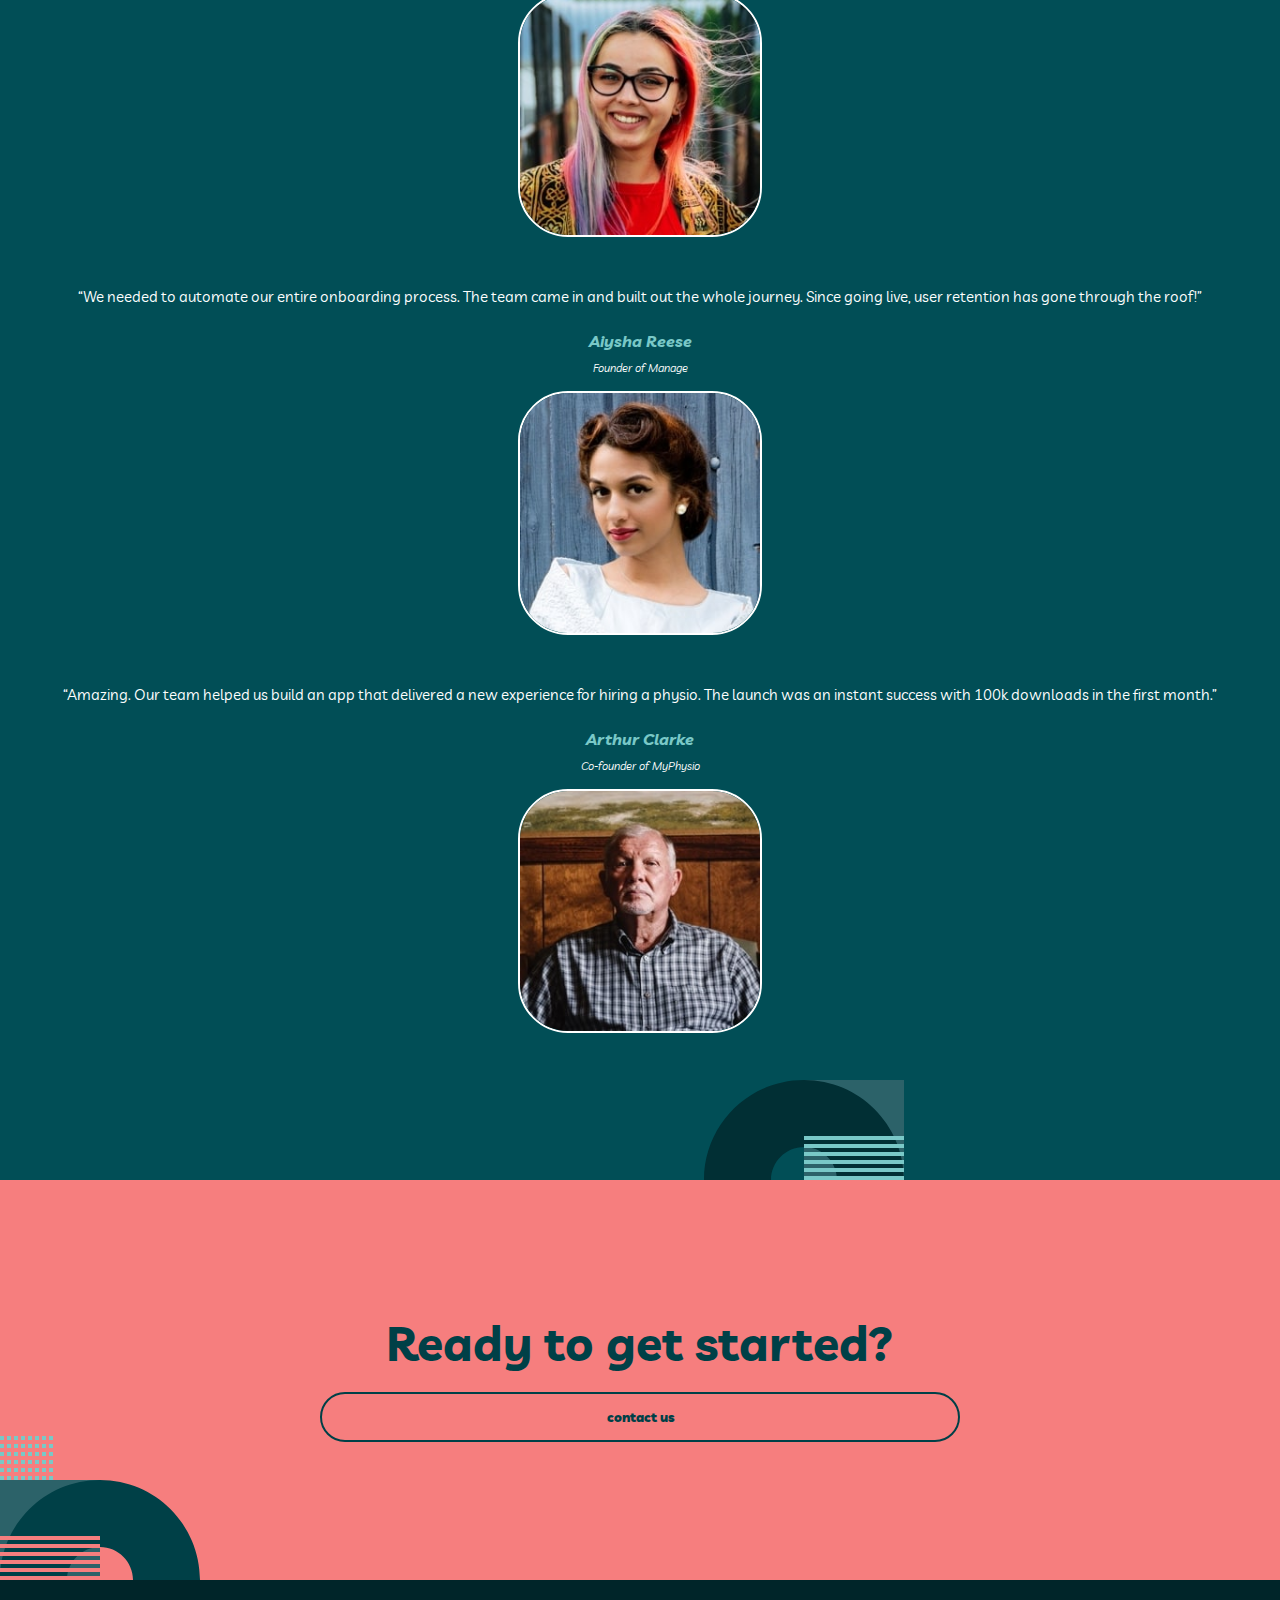
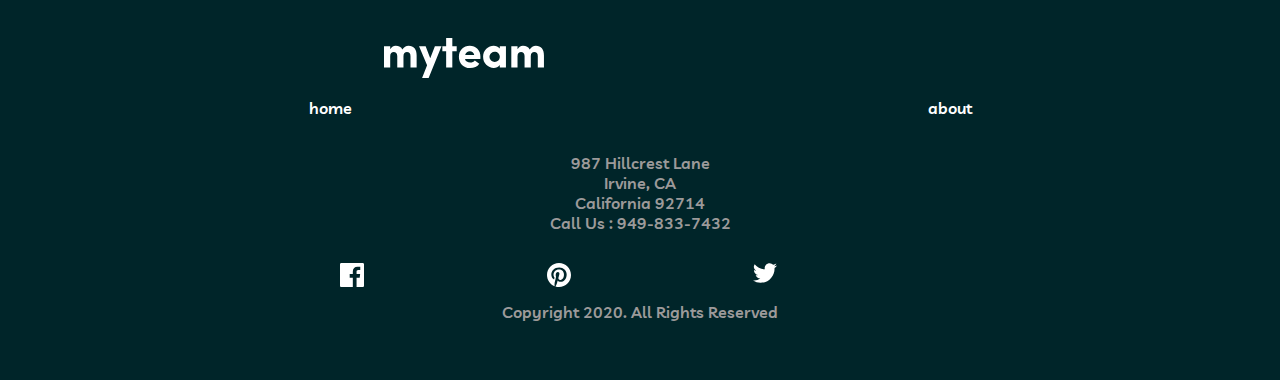
==== commit 7939b17a: "files" ====
--- a/assets/index.html
+++ b/assets/index.html
@@ -136,17 +136,33 @@
             <img src="./img/avatar-arthur.jpg" alt="img">
           </div>
         </div>
-
-      
           <svg class="bottom_svg" xmlns="http://www.w3.org/2000/svg" width="200" height="100"><g fill="none" fill-rule="evenodd"><path fill="#2C6269" d="M100 100h100V0H100z"/><path fill="#012F34" d="M100 0C44.772 0 0 44.772 0 100s44.772 100 100 100 100-44.772 100-100S155.228 0 100 0zm0 67c18.225 0 33 14.775 33 33s-14.775 33-33 33-33-14.775-33-33 14.775-33 33-33z"/><path fill="#79C8C7" d="M100 96v4h100v-4H100zm0-8v4h100v-4H100zm0-8v4h100v-4H100zm0-8v4h100v-4H100zm0-8v4h100v-4H100zm0-8v4h100v-4H100z"/></g></svg>
-
       </div>
-      
+      <!-- Start Contact Section-->
       <div class="home_contact-message-container">
         <h1>Ready to get started?</h1>
         <button>contact us</button>
         <svg class="contact_svg" xmlns="http://www.w3.org/2000/svg" width="200" height="144"><g fill="none" fill-rule="evenodd"><path fill="#2C6269" d="M100 144H0V44h100z"/><path fill="#004047" d="M100 44c55.228 0 100 44.772 100 100s-44.772 100-100 100S0 199.228 0 144 44.772 44 100 44zm0 67c-18.225 0-33 14.775-33 33s14.775 33 33 33 33-14.775 33-33-14.775-33-33-33z"/><path fill="#F67E7E" d="M100 140v4H0v-4h100zm0-8v4H0v-4h100zm0-8v4H0v-4h100zm0-8v4H0v-4h100zm0-8v4H0v-4h100zm0-8v4H0v-4h100z"/><path fill="#79C8C7" d="M4 40v4H0v-4h4zm7 0v4H7v-4h4zm7 0v4h-4v-4h4zm7 0v4h-4v-4h4zm7 0v4h-4v-4h4zm7 0v4h-4v-4h4zm7 0v4h-4v-4h4zm7 0v4h-4v-4h4zM4 32v4H0v-4h4zm7 0v4H7v-4h4zm7 0v4h-4v-4h4zm7 0v4h-4v-4h4zm7 0v4h-4v-4h4zm7 0v4h-4v-4h4zm7 0v4h-4v-4h4zm7 0v4h-4v-4h4zM4 24v4H0v-4h4zm7 0v4H7v-4h4zm7 0v4h-4v-4h4zm7 0v4h-4v-4h4zm7 0v4h-4v-4h4zm7 0v4h-4v-4h4zm7 0v4h-4v-4h4zm7 0v4h-4v-4h4zm-35-8v4h-4v-4h4zm14 0v4h-4v-4h4zm-7 0v4h-4v-4h4zm21 0v4h-4v-4h4zm-7 0v4h-4v-4h4zM4 16v4H0v-4h4zm7 0v4H7v-4h4zm42 0v4h-4v-4h4zM4 8v4H0V8h4zm7 0v4H7V8h4zm7 0v4h-4V8h4zm7 0v4h-4V8h4zm7 0v4h-4V8h4zm7 0v4h-4V8h4zm7 0v4h-4V8h4zm7 0v4h-4V8h4zM4 0v4H0V0h4zm7 0v4H7V0h4zm7 0v4h-4V0h4zm7 0v4h-4V0h4zm7 0v4h-4V0h4zm7 0v4h-4V0h4zm7 0v4h-4V0h4zm7 0v4h-4V0h4z"/></g></svg>
       </div>
+      <!-- End Contact Section-->
+      <!-- Start Mobile Footer-->
+
+      <footer class="footer_mobile">
+        <svg xmlns="http://www.w3.org/2000/svg" width="160" height="40"><path fill="#FFF" d="M6.214 29.531V18.237c0-1.488.334-2.582 1.003-3.282.668-.699 1.511-1.049 2.529-1.049 1.017 0 1.846.365 2.485 1.094.625.73.967 1.734 1.025 3.013v11.518h6.213V18.237c0-1.459.32-2.545.96-3.26.64-.714 1.49-1.07 2.55-1.07 1.062 0 1.92.379 2.573 1.138.625.759.938 1.793.938 3.102v11.384h6.148v-12.12c0-3.096-.69-5.484-2.071-7.165-1.381-1.682-3.38-2.523-5.996-2.523-2.616 0-4.687 1.265-6.213 3.795-1.163-2.5-3.394-3.75-6.694-3.75a6.251 6.251 0 00-3.27.915c-.945.64-1.672 1.51-2.18 2.612V8.192H0v21.34h6.214zM44.634 40L57.499 8.192h-6.606L46.248 20.29l-4.6-12.098h-6.606l8.045 19.152L38.072 40h6.563zm23.683-10.469V13.214H72.7V8.192h-4.383V0h-6.17v8.192h-3.793v5.022h3.793v16.317h6.17zm17.448.447c4.418.015 7.594-1.429 9.527-4.33L90.78 22.5c-1.046 1.34-2.565 2.009-4.557 2.009-1.279 0-2.427-.313-3.444-.938-1.018-.625-1.585-1.503-1.7-2.634H96.36c.058-1.28.087-1.934.087-1.964-.015-3.333-1.04-6.041-3.074-8.125-2.035-2.083-4.586-3.125-7.653-3.125-3.067-.015-5.64 1.005-7.718 3.058-2.078 2.054-3.118 4.725-3.118 8.014 0 3.288 1.04 5.982 3.118 8.08 2.108 2.068 4.695 3.103 7.762 3.103zm4.426-13.014h-9.027c.233-1.16.814-2.068 1.745-2.723.9-.655 1.875-.967 2.921-.937a4.987 4.987 0 012.856.982c.858.625 1.36 1.518 1.505 2.678zm19.518 12.969c1.076.03 2.202-.208 3.38-.714 1.177-.506 2.078-1.213 2.703-2.12v2.432h6.148V8.192h-6.148v2.366c-.625-.908-1.52-1.607-2.682-2.098-1.163-.491-2.296-.737-3.401-.737-2.718.015-5.167 1.05-7.347 3.103-2.18 2.053-3.27 4.725-3.27 8.013 0 3.289 1.053 5.96 3.16 8.014 2.108 2.053 4.594 3.08 7.457 3.08zm1.003-6.027c-1.41 0-2.624-.476-3.641-1.428-1.047-.953-1.57-2.158-1.57-3.616 0-1.444.523-2.657 1.57-3.639 1.134-.967 2.376-1.45 3.728-1.45 1.352 0 2.522.476 3.51 1.428.989.952 1.483 2.173 1.483 3.66 0 1.489-.494 2.701-1.483 3.639-.988.938-2.187 1.406-3.597 1.406zm22.81 5.625V18.237c0-1.488.335-2.582 1.003-3.282.669-.699 1.512-1.049 2.53-1.049 1.017 0 1.845.365 2.485 1.094.625.73.966 1.734 1.025 3.013v11.518h6.213V18.237c0-1.459.32-2.545.96-3.26.64-.714 1.49-1.07 2.55-1.07 1.062 0 1.92.379 2.573 1.138.625.759.938 1.793.938 3.102v11.384h6.148v-12.12c0-3.096-.69-5.484-2.071-7.165-1.381-1.682-3.38-2.523-5.996-2.523-2.616 0-4.687 1.265-6.214 3.795-1.162-2.5-3.394-3.75-6.693-3.75a6.251 6.251 0 00-3.27.915c-.945.64-1.672 1.51-2.18 2.612V8.192h-6.214v21.34h6.213z"/></svg>
+        <ul>
+          <li><a href="#">home</a></li>
+          <li><a href="#">about</a></li>
+        </ul>
+        <p class="footer_txt_adress">987  Hillcrest Lane <br /> Irvine, CA <br /> California 92714 <br /> Call Us : 949-833-7432</p>
+        <div class="mobile_socials-container">
+          <svg xmlns="http://www.w3.org/2000/svg" width="24" height="24"><path fill="#FFF" d="M22.675 0H1.325C.593 0 0 .593 0 1.325v21.351C0 23.407.593 24 1.325 24H12.82v-9.294H9.692v-3.622h3.128V8.413c0-3.1 1.893-4.788 4.659-4.788 1.325 0 2.463.099 2.795.143v3.24l-1.918.001c-1.504 0-1.795.715-1.795 1.763v2.313h3.587l-.467 3.622h-3.12V24h6.116c.73 0 1.323-.593 1.323-1.325V1.325C24 .593 23.407 0 22.675 0z"/></svg>
+          <svg xmlns="http://www.w3.org/2000/svg" width="24" height="24"><path fill="#FFF" d="M12 0C5.373 0 0 5.372 0 12c0 5.084 3.163 9.426 7.627 11.174-.105-.949-.2-2.405.042-3.441.218-.937 1.407-5.965 1.407-5.965s-.359-.719-.359-1.782c0-1.668.967-2.914 2.171-2.914 1.023 0 1.518.769 1.518 1.69 0 1.029-.655 2.568-.994 3.995-.283 1.194.599 2.169 1.777 2.169 2.133 0 3.772-2.249 3.772-5.495 0-2.873-2.064-4.882-5.012-4.882-3.414 0-5.418 2.561-5.418 5.207 0 1.031.397 2.138.893 2.738a.36.36 0 01.083.345l-.333 1.36c-.053.22-.174.267-.402.161-1.499-.698-2.436-2.889-2.436-4.649 0-3.785 2.75-7.262 7.929-7.262 4.163 0 7.398 2.967 7.398 6.931 0 4.136-2.607 7.464-6.227 7.464-1.216 0-2.359-.631-2.75-1.378l-.748 2.853c-.271 1.043-1.002 2.35-1.492 3.146C9.57 23.812 10.763 24 12 24c6.627 0 12-5.373 12-12 0-6.628-5.373-12-12-12z"/></svg>
+          <svg xmlns="http://www.w3.org/2000/svg" width="24" height="20"><path fill="#FFF" d="M24 2.557a9.83 9.83 0 01-2.828.775A4.932 4.932 0 0023.337.608a9.864 9.864 0 01-3.127 1.195A4.916 4.916 0 0016.616.248c-3.179 0-5.515 2.966-4.797 6.045A13.978 13.978 0 011.671 1.149a4.93 4.93 0 001.523 6.574 4.903 4.903 0 01-2.229-.616c-.054 2.281 1.581 4.415 3.949 4.89a4.935 4.935 0 01-2.224.084 4.928 4.928 0 004.6 3.419A9.9 9.9 0 010 17.54a13.94 13.94 0 007.548 2.212c9.142 0 14.307-7.721 13.995-14.646A10.025 10.025 0 0024 2.557z"/></svg>
+        </div>
+        <p class="footer_copyright_mobile">Copyright 2020. All Rights Reserved</p>
+      </footer>
+
+      <!-- End Mobile Footer-->
     <script src="../scripts/index.js"></script>
     </body>
 </html>--- a/main.css
+++ b/main.css
@@ -369,6 +369,92 @@
   left: 0;
 }
 
+footer {
+  display: -webkit-box;
+  display: -ms-flexbox;
+  display: flex;
+  -webkit-box-orient: vertical;
+  -webkit-box-direction: normal;
+      -ms-flex-direction: column;
+          flex-direction: column;
+  -webkit-box-pack: center;
+      -ms-flex-pack: center;
+          justify-content: center;
+  -webkit-box-align: center;
+      -ms-flex-align: center;
+          align-items: center;
+  text-align: center;
+  height: 400px;
+  background-color: #002529;
+  color: #FFFFFF;
+  font-weight: 600;
+  font-family: "Livvic", sans-serif;
+}
+
+footer svg {
+  width: 50%;
+}
+
+footer ul {
+  display: -webkit-box;
+  display: -ms-flexbox;
+  display: flex;
+  -webkit-box-pack: space-evenly;
+      -ms-flex-pack: space-evenly;
+          justify-content: space-evenly;
+  padding: 0 20px;
+  margin: 20px 0 20px 0;
+  list-style: none;
+}
+
+footer ul a {
+  width: 20%;
+  text-decoration: none;
+  color: #FFFFFF;
+  text-decoration: none;
+  display: inline-block;
+  position: relative;
+}
+
+footer ul a:hover::after {
+  width: 100%;
+  right: 0;
+}
+
+footer ul a::after {
+  bottom: 0;
+  content: "";
+  display: block;
+  height: 2px;
+  right: 0;
+  position: absolute;
+  background: #FFFFFF;
+  -webkit-transition: width 1s ease 0s, right 0.5s ease 0s;
+  transition: width 1s ease 0s, right 0.5s ease 0s;
+  width: 0;
+}
+
+footer .footer_txt_adress {
+  color: #9c9a9a;
+  margin: 15px 0 15px 0;
+}
+
+footer .mobile_socials-container {
+  width: 50%;
+  display: -webkit-box;
+  display: -ms-flexbox;
+  display: flex;
+  -webkit-box-pack: space-evenly;
+      -ms-flex-pack: space-evenly;
+          justify-content: space-evenly;
+  padding: 0 0 0 20px;
+  margin: 15px 0 15px 0;
+}
+
+footer .footer_copyright_mobile {
+  color: #9c9a9a;
+}
+
 * {
   -webkit-box-sizing: border-box;
           box-sizing: border-box;
@@ -381,5 +467,8 @@
   section .section_icons-container .icon_cell .icon_super_cell {
     width: 22%;
   }
+  footer svg {
+    width: 40%;
+  }
 }
 /*# sourceMappingURL=main.css.map */